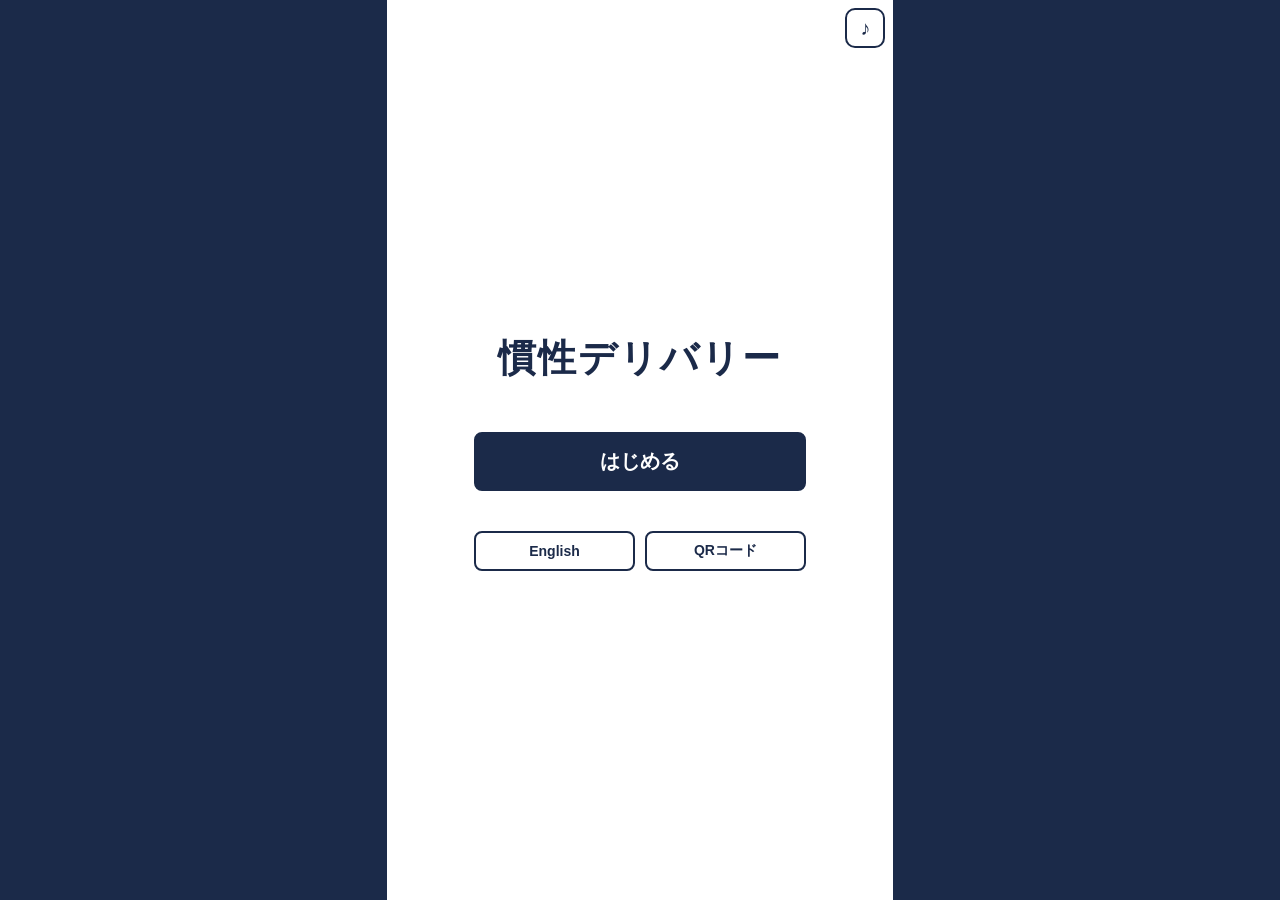
==== index.html @ 15cfdc57 "Add files via upload" ====
<!DOCTYPE html>
<html lang="ja">
<head>
<meta charset="utf-8">
<meta name="viewport" content="width=device-width, initial-scale=1, maximum-scale=1, user-scalable=no, viewport-fit=cover">
<meta name="theme-color" content="#1B2A49">
<title>慣性デリバリー</title>
<link rel="stylesheet" href="style.css?v=0.5.0">
</head>
<body>
<div id="frame">
  <canvas id="game"></canvas>

  <div id="hud">
    <div class="hud-item"><span class="hud-label" id="lbl-speed"></span><span class="hud-value" id="val-speed"></span></div>
    <div class="hud-item"><span class="hud-label" id="lbl-accel"></span><span class="hud-value" id="val-accel"></span></div>
    <div class="hud-item"><span class="hud-label" id="lbl-thrust"></span><span class="hud-value" id="val-thrust"></span></div>
    <div class="hud-item"><span class="hud-label" id="lbl-time"></span><span class="hud-value" id="val-time"></span></div>
    <div class="hud-item"><span class="hud-label" id="lbl-fuel"></span><span class="hud-value" id="val-fuel"></span></div>
    <div class="hud-item"><span class="hud-label" id="lbl-cost"></span><span class="hud-value" id="val-cost"></span></div>
    <div id="remain"></div>
  </div>
  <button id="btn-pause" type="button" aria-label="一時停止">II</button>
  <div id="version"></div>
  <button id="btn-sound" type="button">♪</button>

  <!-- タイトル -->
  <div id="title" class="screen" hidden>
    <div id="title-name"></div>
    <button id="btn-begin" class="btn primary" type="button"></button>
    <div id="title-sub">
      <button id="btn-lang" class="btn" type="button"></button>
      <button id="btn-qr" class="btn" type="button"></button>
    </div>
  </div>

  <!-- QRコード（URLの最後に ?qr=1 を付けると最初に開く） -->
  <div id="qr" class="screen" hidden>
    <div id="qr-name"></div>
    <div id="qr-title"></div>
    <img id="qr-img" src="src/qr.svg?v=0.5.0" alt="QR">
    <div id="qr-url"></div>
    <button id="btn-qr-back" class="btn primary" type="button"></button>
  </div>

  <!-- 機体選択 -->
  <div id="select" class="screen" hidden>
    <div id="select-title" class="heading"></div>
    <div id="select-cards"></div>
    <div id="select-note"></div>
  </div>

  <!-- ステージ選択 -->
  <div id="stages" class="screen" hidden>
    <div id="stages-title" class="heading"></div>
    <div id="stages-wallet"></div>
    <div id="stages-list"></div>
    <button id="btn-stages-back" class="btn" type="button"></button>
  </div>

  <!-- 依頼（冒頭のフック） -->
  <div id="brief" class="screen" hidden>
    <div id="brief-label"></div>
    <div id="brief-name"></div>
    <div id="brief-hook"></div>
    <div id="brief-info">
      <div class="row"><span id="brief-base-l"></span><span class="num" id="brief-base"></span></div>
      <div class="row"><span id="brief-time-l"></span><span class="num" id="brief-time"></span></div>
    </div>
    <button id="btn-depart" class="btn primary" type="button"></button>
    <button id="btn-brief-back" class="btn" type="button"></button>
  </div>

  <!-- 結果（給料と燃料代の天引き） -->
  <div id="result" class="screen" hidden>
    <div id="result-title"></div>
    <div id="result-rows">
      <div class="row" id="row-base"><span></span><span class="num"></span></div>
      <div class="row" id="row-precision"><span></span><span class="num"></span></div>
      <div class="row" id="row-speed"><span></span><span class="num"></span></div>
    </div>
    <div id="pay-box">
      <div id="pay-label"></div>
      <div id="pay-amount"></div>
    </div>
    <div id="slip"><span id="slip-label"></span><span class="num" id="slip-amount"></span></div>
    <div id="stars"></div>
    <div id="wallet"></div>
    <div id="result-buttons">
      <button id="btn-next" class="btn primary" type="button"></button>
      <button id="btn-again" class="btn" type="button"></button>
      <button id="btn-to-stages" class="btn" type="button"></button>
    </div>
    <div id="skip-hint"></div>
  </div>

  <!-- 一時停止・失敗 -->
  <div id="overlay" hidden>
    <div id="overlay-box">
      <div id="overlay-title"></div>
      <div id="overlay-body"></div>
      <div id="overlay-buttons"></div>
    </div>
  </div>
</div>

<script src="src/config.js?v=0.5.0"></script>
<script src="src/texts.js?v=0.5.0"></script>
<script src="src/stages.js?v=0.5.0"></script>
<script src="src/physics.js?v=0.5.0"></script>
<script src="src/input.js?v=0.5.0"></script>
<script src="src/render.js?v=0.5.0"></script>
<script src="src/audio.js?v=0.5.0"></script>
<script src="src/main.js?v=0.5.0"></script>
</body>
</html>
---- style.css ----
/* 慣性デリバリー：画面の配置と2色（白・ネイビー）の配色 */
:root {
  --navy: #1B2A49;
  --white: #FFFFFF;
}
* { box-sizing: border-box; }
html, body {
  margin: 0;
  height: 100%;
  background: var(--navy);
  overflow: hidden;
  overscroll-behavior: none;
  touch-action: none;
  -webkit-user-select: none;
  user-select: none;
  -webkit-touch-callout: none;
  -webkit-tap-highlight-color: transparent;
  font-family: -apple-system, BlinkMacSystemFont, "Hiragino Sans", "Hiragino Kaku Gothic ProN", "Noto Sans JP", "Yu Gothic", Meiryo, sans-serif;
  color: var(--navy);
}
/* 縦長の枠。横長の画面では中央に縦長の枠を出す */
#frame {
  position: relative;
  height: 100vh;
  height: 100dvh;
  width: min(100vw, calc(100vh * 9 / 16));
  width: min(100vw, calc(100dvh * 9 / 16));
  margin: 0 auto;
  background: var(--white);
  overflow: hidden;
}
#game {
  position: absolute;
  inset: 0;
  width: 100%;
  height: 100%;
  display: block;
  touch-action: none;
}
/* 画面上部の数値（SI単位）。横幅いっぱいに使う */
#hud {
  position: absolute;
  top: calc(env(safe-area-inset-top, 0px) + 6px);
  left: calc(env(safe-area-inset-left, 0px) + 8px);
  right: calc(env(safe-area-inset-right, 0px) + 8px);
  display: grid;
  grid-template-columns: repeat(3, 1fr);
  gap: 4px 6px;
  pointer-events: none;
}
.hud-item {
  display: flex;
  flex-direction: column;
  background: rgba(255, 255, 255, 0.85);
  border-left: 2px solid rgba(27, 42, 73, 0.4);
  padding: 2px 0 2px 7px;
  min-width: 0;
}
.hud-label { font-size: 11px; color: rgba(27, 42, 73, 0.6); white-space: nowrap; }
.hud-value {
  font-size: clamp(17px, 5.4vw, 22px);
  line-height: 1.25;
  font-weight: 700;
  white-space: nowrap;
  font-variant-numeric: tabular-nums;
  font-feature-settings: "tnum";
}
#remain {
  grid-column: 1 / -1;
  min-height: 1.5em;
  text-align: center;
  font-size: 13px;
  color: rgba(27, 42, 73, 0.6);
  font-variant-numeric: tabular-nums;
}
/* 一時停止ボタン：操作エリアの右下（親指で押しやすい位置） */
#btn-pause {
  position: absolute;
  bottom: calc(env(safe-area-inset-bottom, 0px) + 12px);
  right: calc(env(safe-area-inset-right, 0px) + 12px);
  width: 52px; height: 52px;
  border: 2px solid var(--navy);
  border-radius: 10px;
  background: var(--white);
  color: var(--navy);
  font-size: 16px; font-weight: 700;
  padding: 0;
}
#version {
  position: absolute;
  bottom: calc(env(safe-area-inset-bottom, 0px) + 6px);
  left: 0; right: 0; text-align: center;
  font-size: 10px;
  color: rgba(27, 42, 73, 0.4);
  pointer-events: none;
}
#overlay {
  position: absolute; inset: 0;
  background: rgba(255, 255, 255, 0.8);
  display: flex; align-items: center; justify-content: center;
}
#overlay[hidden] { display: none; }
#overlay-box {
  width: 78%;
  background: var(--white);
  border: 2px solid var(--navy);
  border-radius: 12px;
  padding: 20px 16px;
  text-align: center;
}
#overlay-title { font-size: 22px; font-weight: 700; margin-bottom: 10px; }
#overlay-body {
  font-size: 15px; line-height: 1.9; margin-bottom: 14px;
  white-space: pre-line;
  font-variant-numeric: tabular-nums;
}

/* ---- 段階2：機体選択と結果の画面 ---- */
.screen {
  position: absolute; inset: 0;
  background: var(--white);
  padding: calc(env(safe-area-inset-top, 0px) + 20px) 16px calc(env(safe-area-inset-bottom, 0px) + 16px);
  display: flex; flex-direction: column;
  overflow: hidden;
}
.screen[hidden] { display: none; }
.num { font-variant-numeric: tabular-nums; font-feature-settings: "tnum"; }

#select-cards { display: grid; grid-template-columns: 1fr 1fr; gap: 10px; }
.card {
  font: inherit; color: var(--navy); text-align: left;
  background: var(--white);
  border: 2px solid var(--navy); border-radius: 12px;
  padding: 12px 10px;
  display: flex; flex-direction: column; gap: 6px;
}
.card-ship { height: 64px; display: flex; align-items: center; justify-content: center; }
.card-ship i { display: block; border: 2px solid var(--navy); }
.card-name { font-size: 20px; font-weight: 700; text-align: center; }
.card-tag { font-size: 12px; text-align: center; color: rgba(27, 42, 73, 0.6); min-height: 2.6em; }
.spec { font-size: 11px; color: rgba(27, 42, 73, 0.6); display: flex; justify-content: space-between; margin-top: 4px; }
.spec b { color: var(--navy); font-size: 13px; }
.bar { height: 6px; background: rgba(27, 42, 73, 0.12); border-radius: 3px; overflow: hidden; }
.bar i { display: block; height: 100%; background: var(--navy); }
.card-go {
  margin-top: 8px; padding: 9px 0; text-align: center;
  background: var(--navy); color: var(--white);
  border-radius: 8px; font-weight: 700; font-size: 15px;
}
#select-note { margin-top: 10px; font-size: 11px; color: rgba(27, 42, 73, 0.6); text-align: center; }

#result { align-items: stretch; justify-content: center; gap: 10px; padding-left: 24px; padding-right: 24px; }
#result-title { font-size: 28px; font-weight: 700; text-align: center; }
#result-rows { display: flex; flex-direction: column; gap: 4px; }
.row, #slip {
  display: flex; justify-content: space-between; align-items: baseline;
  font-size: 16px; padding: 4px 2px;
  border-bottom: 1px solid rgba(27, 42, 73, 0.2);
}
.row .num, #slip .num { font-size: 19px; font-weight: 600; }
#pay-box {
  border: 2px solid var(--navy); border-radius: 12px;
  padding: 10px 12px; text-align: center;
  transition: background 0.3s, color 0.3s;
}
#pay-box.final { background: var(--navy); color: var(--white); }
#pay-label { font-size: 14px; }
#pay-amount { font-size: 44px; font-weight: 700; line-height: 1.2; font-variant-numeric: tabular-nums; font-feature-settings: "tnum"; }
/* 燃料代の伝票：右から画面に入ってくる */
#slip {
  border: 2px dashed var(--navy); border-radius: 8px; padding: 8px 12px;
  transform: translateX(120%); opacity: 0; transition: transform 0.35s ease-out, opacity 0.1s;
}
#slip.in { transform: translateX(0); opacity: 1; }
#stars { text-align: center; font-size: 40px; letter-spacing: 6px; min-height: 52px; }
#stars span { color: rgba(27, 42, 73, 0.15); transition: color 0.15s; }
#stars span.on { color: var(--navy); }
#wallet { text-align: center; font-size: 15px; }
#skip-hint { text-align: center; font-size: 11px; color: rgba(27, 42, 73, 0.4); min-height: 1.4em; }
.hide { visibility: hidden; }

/* ---- 段階3：共通のボタン、タイトル、ステージ選択、依頼 ---- */
.btn {
  display: block; width: 100%;
  font: inherit; font-size: 17px; font-weight: 700;
  padding: 11px; margin-top: 8px;
  border-radius: 8px; border: 2px solid var(--navy);
  background: var(--white); color: var(--navy);
}
.btn.primary { background: var(--navy); color: var(--white); }
.btn[hidden] { display: none; }
.heading { margin: 4px 0 12px; font-size: 17px; font-weight: 700; text-align: center; }

#title { justify-content: center; align-items: center; gap: 40px; }
#title-name { font-size: clamp(28px, 9.5vw, 38px); font-weight: 700; letter-spacing: 2px; text-align: center; }
#title > .btn { width: 70%; font-size: 20px; padding: 14px; }

#stages-wallet { text-align: center; font-size: 14px; margin-bottom: 10px; font-variant-numeric: tabular-nums; }
#stages-list { display: flex; flex-direction: column; gap: 8px; flex: 1; min-height: 0; overflow-y: auto; }
.stage-item {
  font: inherit; color: var(--navy); text-align: left;
  background: var(--white);
  border: 2px solid var(--navy); border-radius: 10px;
  padding: 9px 12px;
  display: grid; grid-template-columns: 30px 1fr auto; align-items: center; column-gap: 8px;
}
.stage-no { font-size: 22px; font-weight: 700; grid-row: span 2; }
.stage-name { font-size: 17px; font-weight: 700; }
.stage-stars { font-size: 17px; letter-spacing: 2px; }
.stage-stars i { font-style: normal; color: rgba(27, 42, 73, 0.15); }
.stage-stars i.on { color: var(--navy); }
.stage-sub { grid-column: 2 / 4; font-size: 12px; color: rgba(27, 42, 73, 0.6); font-variant-numeric: tabular-nums; }
.stage-item.locked { border-color: rgba(27, 42, 73, 0.2); color: rgba(27, 42, 73, 0.4); }

#brief { justify-content: center; padding-left: 24px; padding-right: 24px; gap: 6px; }
#brief-label { font-size: 14px; color: rgba(27, 42, 73, 0.6); text-align: center; }
#brief-name { font-size: 28px; font-weight: 700; text-align: center; }
#brief-hook {
  margin: 14px 0; padding: 14px;
  border: 2px solid var(--navy); border-radius: 12px;
  font-size: 17px; line-height: 1.7;
}
#brief-info { margin-bottom: 14px; }

/* ---- 段階4：音のオン・オフのボタン ---- */
/* プレイ中は操作エリアの左下、それ以外の画面では右上に置く */
#btn-sound {
  position: absolute; z-index: 3;
  top: calc(env(safe-area-inset-top, 0px) + 8px);
  right: calc(env(safe-area-inset-right, 0px) + 8px);
  width: 40px; height: 40px;
  border: 2px solid var(--navy); border-radius: 10px;
  background: var(--white); color: var(--navy);
  font-size: 20px; font-weight: 700; padding: 0; line-height: 1;
  overflow: hidden;
}
body.playing #btn-sound {
  top: auto; right: auto;
  bottom: calc(env(safe-area-inset-bottom, 0px) + 12px);
  left: calc(env(safe-area-inset-left, 0px) + 12px);
  width: 52px; height: 52px; font-size: 24px;
}
/* 音を消しているときは、斜線を引いて薄くする */
#btn-sound.off { color: rgba(27, 42, 73, 0.55); border-color: rgba(27, 42, 73, 0.55); }
#btn-sound.off::after {
  content: ""; position: absolute; left: 50%; top: -10%;
  width: 2px; height: 120%; background: var(--navy);
  transform: rotate(45deg);
}
.card-ship canvas { display: block; }

/* ---- 宇宙の背景に合わせて、上部の数値を白い文字にする ---- */
.hud-item { background: rgba(7, 12, 26, 0.55); border-left-color: rgba(255, 255, 255, 0.5); }
.hud-label { color: rgba(255, 255, 255, 0.7); }
.hud-value { color: #FFFFFF; }
#remain { color: rgba(255, 255, 255, 0.8); }

/* ---- 言語の切り替えとQRコード ---- */
#title-sub { display: flex; gap: 10px; width: 70%; }
#title-sub .btn { font-size: 14px; padding: 9px 4px; margin-top: 0; }
#qr { justify-content: center; align-items: center; gap: 14px; }
#qr-name { font-size: 26px; font-weight: 700; }
#qr-title { font-size: 15px; }
#qr-img { width: min(82%, 46vh); height: auto; border: 2px solid var(--navy); border-radius: 12px; }
#qr-url { font-size: 12px; word-break: break-all; text-align: center; color: rgba(27, 42, 73, 0.6); -webkit-user-select: text; user-select: text; }
#qr .btn { width: 70%; }
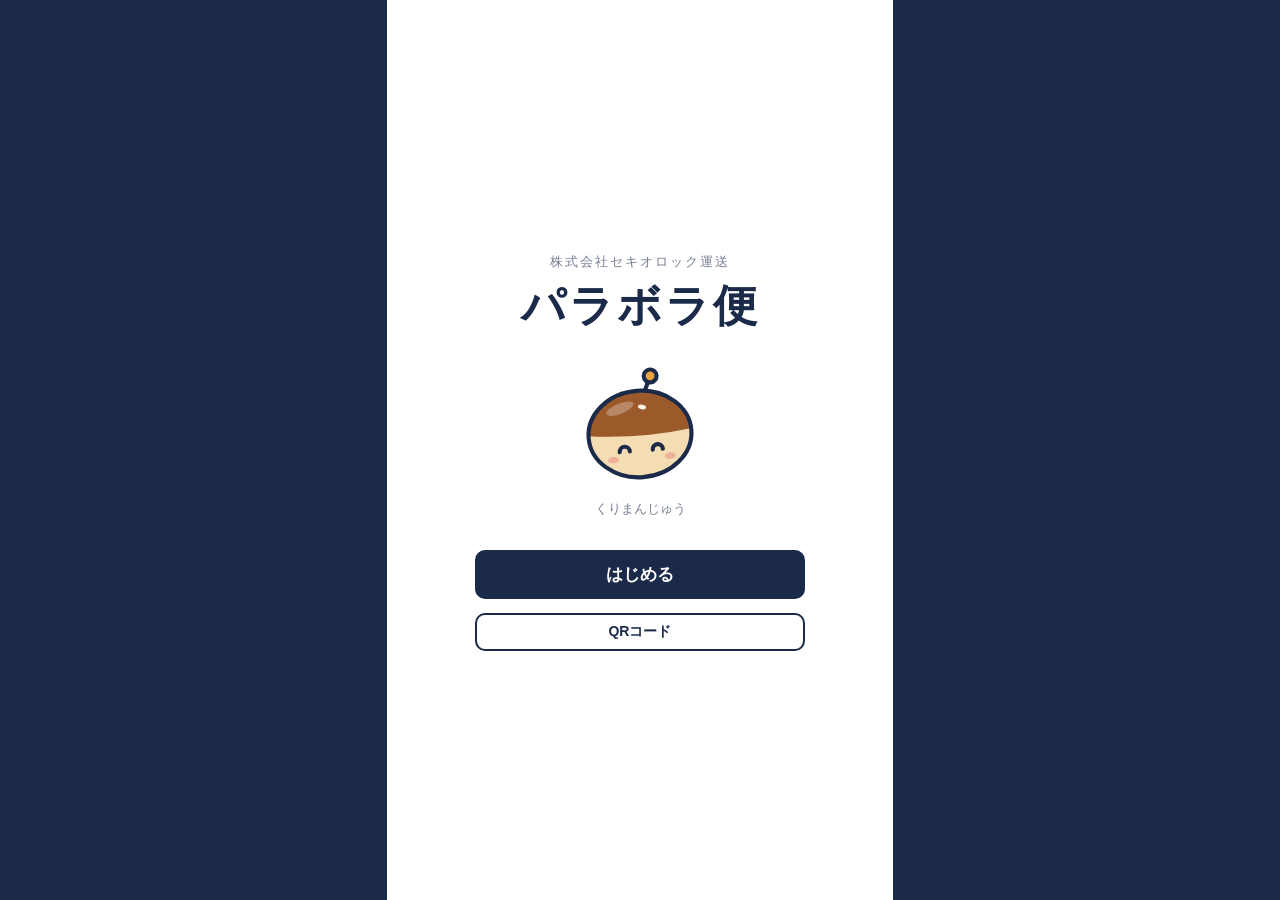
==== commit f6bda700: "Add files via upload" ====
--- a/index.html
+++ b/index.html
@@ -4,50 +4,70 @@
 <meta charset="utf-8">
 <meta name="viewport" content="width=device-width, initial-scale=1, maximum-scale=1, user-scalable=no, viewport-fit=cover">
 <meta name="theme-color" content="#1B2A49">
-<title>慣性デリバリー</title>
-<link rel="stylesheet" href="style.css?v=0.5.0">
+<title>パラボラ便</title>
+<link rel="stylesheet" href="style.css?v=0.3.0">
 </head>
 <body>
 <div id="frame">
   <canvas id="game"></canvas>
 
+  <!-- 上部の数値 -->
   <div id="hud">
-    <div class="hud-item"><span class="hud-label" id="lbl-speed"></span><span class="hud-value" id="val-speed"></span></div>
-    <div class="hud-item"><span class="hud-label" id="lbl-accel"></span><span class="hud-value" id="val-accel"></span></div>
-    <div class="hud-item"><span class="hud-label" id="lbl-thrust"></span><span class="hud-value" id="val-thrust"></span></div>
     <div class="hud-item"><span class="hud-label" id="lbl-time"></span><span class="hud-value" id="val-time"></span></div>
-    <div class="hud-item"><span class="hud-label" id="lbl-fuel"></span><span class="hud-value" id="val-fuel"></span></div>
-    <div class="hud-item"><span class="hud-label" id="lbl-cost"></span><span class="hud-value" id="val-cost"></span></div>
-    <div id="remain"></div>
+    <div class="hud-item"><span class="hud-label" id="lbl-x"></span><span class="hud-value" id="val-x"></span></div>
+    <div class="hud-item"><span class="hud-label" id="lbl-y"></span><span class="hud-value" id="val-y"></span></div>
+    <div class="hud-item"><span class="hud-label" id="lbl-v"></span><span class="hud-value" id="val-v"></span></div>
+    <div id="world-chip"></div>
   </div>
-  <button id="btn-pause" type="button" aria-label="一時停止">II</button>
-  <div id="version"></div>
-  <button id="btn-sound" type="button">♪</button>
+
+  <!-- 操作エリアのボタン -->
+  <div id="panel">
+    <div id="readout">
+      <button id="btn-sound" class="icon" type="button">♪</button>
+      <div id="aim-values"><span class="sym">v₀</span><b id="aim-v"></b><span class="unit">m/s</span><span class="sym">θ</span><b id="aim-t"></b><span class="unit">°</span></div>
+      <div class="icons-right"><button id="btn-shadow" class="icon" type="button"></button><button id="btn-pause" class="icon" type="button">II</button></div>
+    </div>
+    <div id="buttons">
+      <div class="nudge"><span>θ</span><button id="t-minus" type="button">−</button><button id="t-plus" type="button">＋</button></div>
+      <div class="nudge"><span>v₀</span><button id="v-minus" type="button">−</button><button id="v-plus" type="button">＋</button></div>
+      <button id="btn-throw" type="button"></button>
+    </div>
+    <div id="version"></div>
+  </div>
+
+  <!-- 途中停止クイズ（操作エリアの上に重ねる） -->
+  <div id="quiz" hidden>
+    <div id="quiz-head"><b id="quiz-title"></b><span id="quiz-q"></span></div>
+    <div id="quiz-grid"></div>
+    <div id="quiz-feedback"><b id="quiz-result"></b><span id="quiz-explain"></span></div>
+    <button id="quiz-go" class="btn primary" type="button"></button>
+  </div>
+
+  <!-- 数値を入力するシート（見積もり・設計） -->
+  <div id="sheet" hidden>
+    <div id="sheet-head"><b id="sheet-title"></b><span id="sheet-sub"></span></div>
+    <div id="sheet-fields"></div>
+    <div id="sheet-msg"></div>
+    <div id="sheet-buttons"><button id="sheet-back" class="btn" type="button"></button><button id="sheet-throw" class="btn primary" type="button"></button></div>
+  </div>
 
   <!-- タイトル -->
   <div id="title" class="screen" hidden>
+    <div id="title-company"></div>
     <div id="title-name"></div>
+    <canvas id="title-kuri" width="160" height="160"></canvas>
+    <div id="title-mascot"></div>
     <button id="btn-begin" class="btn primary" type="button"></button>
-    <div id="title-sub">
-      <button id="btn-lang" class="btn" type="button"></button>
-      <button id="btn-qr" class="btn" type="button"></button>
-    </div>
+    <button id="btn-qr" class="btn small" type="button"></button>
   </div>
 
   <!-- QRコード（URLの最後に ?qr=1 を付けると最初に開く） -->
   <div id="qr" class="screen" hidden>
     <div id="qr-name"></div>
     <div id="qr-title"></div>
-    <img id="qr-img" src="src/qr.svg?v=0.5.0" alt="QR">
+    <img id="qr-img" src="src/qr.svg?v=0.3.0" alt="QR">
     <div id="qr-url"></div>
     <button id="btn-qr-back" class="btn primary" type="button"></button>
-  </div>
-
-  <!-- 機体選択 -->
-  <div id="select" class="screen" hidden>
-    <div id="select-title" class="heading"></div>
-    <div id="select-cards"></div>
-    <div id="select-note"></div>
   </div>
 
   <!-- ステージ選択 -->
@@ -55,34 +75,37 @@
     <div id="stages-title" class="heading"></div>
     <div id="stages-wallet"></div>
     <div id="stages-list"></div>
-    <button id="btn-stages-back" class="btn" type="button"></button>
   </div>
 
-  <!-- 依頼（冒頭のフック） -->
+  <!-- 依頼 -->
   <div id="brief" class="screen" hidden>
     <div id="brief-label"></div>
     <div id="brief-name"></div>
+    <div id="brief-mode"></div>
     <div id="brief-hook"></div>
     <div id="brief-info">
+      <div class="row"><span id="brief-g-l"></span><span class="num" id="brief-g"></span></div>
       <div class="row"><span id="brief-base-l"></span><span class="num" id="brief-base"></span></div>
-      <div class="row"><span id="brief-time-l"></span><span class="num" id="brief-time"></span></div>
     </div>
+    <div id="brief-desc"></div>
     <button id="btn-depart" class="btn primary" type="button"></button>
     <button id="btn-brief-back" class="btn" type="button"></button>
   </div>
 
-  <!-- 結果（給料と燃料代の天引き） -->
+  <!-- 結果 -->
   <div id="result" class="screen" hidden>
     <div id="result-title"></div>
+    <div id="result-data"></div>
     <div id="result-rows">
       <div class="row" id="row-base"><span></span><span class="num"></span></div>
       <div class="row" id="row-precision"><span></span><span class="num"></span></div>
-      <div class="row" id="row-speed"><span></span><span class="num"></span></div>
+      <div class="row" id="row-predict"><span></span><span class="num"></span></div>
+      <div class="row" id="row-quiz"><span></span><span class="num"></span></div>
+      <div class="row" id="row-estimate"><span></span><span class="num"></span></div>
+      <div class="row" id="row-design"><span></span><span class="num"></span></div>
+      <div class="row" id="row-eff"><span></span><span class="num"></span></div>
     </div>
-    <div id="pay-box">
-      <div id="pay-label"></div>
-      <div id="pay-amount"></div>
-    </div>
+    <div id="pay-box"><div id="pay-label"></div><div id="pay-amount"></div></div>
     <div id="slip"><span id="slip-label"></span><span class="num" id="slip-amount"></span></div>
     <div id="stars"></div>
     <div id="wallet"></div>
@@ -104,13 +127,13 @@
   </div>
 </div>
 
-<script src="src/config.js?v=0.5.0"></script>
-<script src="src/texts.js?v=0.5.0"></script>
-<script src="src/stages.js?v=0.5.0"></script>
-<script src="src/physics.js?v=0.5.0"></script>
-<script src="src/input.js?v=0.5.0"></script>
-<script src="src/render.js?v=0.5.0"></script>
-<script src="src/audio.js?v=0.5.0"></script>
-<script src="src/main.js?v=0.5.0"></script>
+<script src="src/config.js?v=0.3.0"></script>
+<script src="src/texts.js?v=0.3.0"></script>
+<script src="src/stages.js?v=0.3.0"></script>
+<script src="src/physics.js?v=0.3.0"></script>
+<script src="src/input.js?v=0.3.0"></script>
+<script src="src/render.js?v=0.3.0"></script>
+<script src="src/audio.js?v=0.3.0"></script>
+<script src="src/main.js?v=0.3.0"></script>
 </body>
 </html>
--- a/style.css
+++ b/style.css
@@ -1,266 +1,171 @@
-/* 慣性デリバリー：画面の配置と2色（白・ネイビー）の配色 */
-:root {
-  --navy: #1B2A49;
-  --white: #FFFFFF;
-}
+/* パラボラ便：画面の配置と配色（白とネイビー＋星ごとの差し色） */
+:root { --navy: #1B2A49; --white: #FFFFFF; --soft: #F1F3F7; --line: rgba(27, 42, 73, 0.2); }
 * { box-sizing: border-box; }
 html, body {
-  margin: 0;
-  height: 100%;
-  background: var(--navy);
-  overflow: hidden;
-  overscroll-behavior: none;
-  touch-action: none;
-  -webkit-user-select: none;
-  user-select: none;
-  -webkit-touch-callout: none;
-  -webkit-tap-highlight-color: transparent;
+  margin: 0; height: 100%; background: var(--navy); overflow: hidden;
+  overscroll-behavior: none; touch-action: none;
+  -webkit-user-select: none; user-select: none; -webkit-touch-callout: none; -webkit-tap-highlight-color: transparent;
   font-family: -apple-system, BlinkMacSystemFont, "Hiragino Sans", "Hiragino Kaku Gothic ProN", "Noto Sans JP", "Yu Gothic", Meiryo, sans-serif;
   color: var(--navy);
 }
-/* 縦長の枠。横長の画面では中央に縦長の枠を出す */
 #frame {
-  position: relative;
-  height: 100vh;
-  height: 100dvh;
-  width: min(100vw, calc(100vh * 9 / 16));
-  width: min(100vw, calc(100dvh * 9 / 16));
-  margin: 0 auto;
-  background: var(--white);
-  overflow: hidden;
+  position: relative; height: 100vh; height: 100dvh;
+  width: min(100vw, calc(100vh * 9 / 16)); width: min(100vw, calc(100dvh * 9 / 16));
+  margin: 0 auto; background: var(--white); overflow: hidden;
 }
-#game {
-  position: absolute;
-  inset: 0;
-  width: 100%;
-  height: 100%;
-  display: block;
-  touch-action: none;
+#game { position: absolute; inset: 0; width: 100%; height: 100%; display: block; touch-action: none; }
+.num, .hud-value, #aim-values b { font-variant-numeric: tabular-nums; font-feature-settings: "tnum"; }
+
+/* 上部の数値 */
+#hud {
+  position: absolute; top: calc(env(safe-area-inset-top, 0px) + 6px);
+  left: calc(env(safe-area-inset-left, 0px) + 8px); right: calc(env(safe-area-inset-right, 0px) + 8px);
+  display: grid; grid-template-columns: repeat(4, 1fr); gap: 4px 5px; pointer-events: none;
 }
-/* 画面上部の数値（SI単位）。横幅いっぱいに使う */
-#hud {
-  position: absolute;
-  top: calc(env(safe-area-inset-top, 0px) + 6px);
-  left: calc(env(safe-area-inset-left, 0px) + 8px);
-  right: calc(env(safe-area-inset-right, 0px) + 8px);
-  display: grid;
-  grid-template-columns: repeat(3, 1fr);
-  gap: 4px 6px;
-  pointer-events: none;
-}
-.hud-item {
-  display: flex;
-  flex-direction: column;
-  background: rgba(255, 255, 255, 0.85);
-  border-left: 2px solid rgba(27, 42, 73, 0.4);
-  padding: 2px 0 2px 7px;
-  min-width: 0;
-}
-.hud-label { font-size: 11px; color: rgba(27, 42, 73, 0.6); white-space: nowrap; }
-.hud-value {
-  font-size: clamp(17px, 5.4vw, 22px);
-  line-height: 1.25;
-  font-weight: 700;
-  white-space: nowrap;
-  font-variant-numeric: tabular-nums;
-  font-feature-settings: "tnum";
-}
-#remain {
-  grid-column: 1 / -1;
-  min-height: 1.5em;
-  text-align: center;
-  font-size: 13px;
-  color: rgba(27, 42, 73, 0.6);
-  font-variant-numeric: tabular-nums;
-}
-/* 一時停止ボタン：操作エリアの右下（親指で押しやすい位置） */
-#btn-pause {
-  position: absolute;
-  bottom: calc(env(safe-area-inset-bottom, 0px) + 12px);
-  right: calc(env(safe-area-inset-right, 0px) + 12px);
-  width: 52px; height: 52px;
-  border: 2px solid var(--navy);
-  border-radius: 10px;
-  background: var(--white);
-  color: var(--navy);
-  font-size: 16px; font-weight: 700;
-  padding: 0;
-}
-#version {
-  position: absolute;
-  bottom: calc(env(safe-area-inset-bottom, 0px) + 6px);
-  left: 0; right: 0; text-align: center;
-  font-size: 10px;
-  color: rgba(27, 42, 73, 0.4);
-  pointer-events: none;
-}
-#overlay {
-  position: absolute; inset: 0;
-  background: rgba(255, 255, 255, 0.8);
-  display: flex; align-items: center; justify-content: center;
-}
-#overlay[hidden] { display: none; }
-#overlay-box {
-  width: 78%;
-  background: var(--white);
-  border: 2px solid var(--navy);
-  border-radius: 12px;
-  padding: 20px 16px;
-  text-align: center;
-}
-#overlay-title { font-size: 22px; font-weight: 700; margin-bottom: 10px; }
-#overlay-body {
-  font-size: 15px; line-height: 1.9; margin-bottom: 14px;
-  white-space: pre-line;
-  font-variant-numeric: tabular-nums;
-}
+.hud-item { display: flex; flex-direction: column; background: rgba(255, 255, 255, 0.82); border-left: 2px solid rgba(27, 42, 73, 0.4); padding: 2px 0 2px 6px; min-width: 0; }
+.hud-label { font-size: 10px; color: rgba(27, 42, 73, 0.65); white-space: nowrap; }
+.hud-value { font-size: clamp(14px, 4.2vw, 18px); font-weight: 700; white-space: nowrap; }
+#world-chip { grid-column: 1 / -1; justify-self: start; font-size: 12px; font-weight: 700; background: var(--navy); color: var(--white); border-radius: 10px; padding: 2px 10px; }
+body.space .hud-item { background: rgba(7, 12, 26, 0.55); border-left-color: rgba(255, 255, 255, 0.5); }
+body.space .hud-label { color: rgba(255, 255, 255, 0.7); }
+body.space .hud-value { color: var(--white); }
+body.space #world-chip { background: var(--white); color: var(--navy); }
 
-/* ---- 段階2：機体選択と結果の画面 ---- */
-.screen {
-  position: absolute; inset: 0;
-  background: var(--white);
-  padding: calc(env(safe-area-inset-top, 0px) + 20px) 16px calc(env(safe-area-inset-bottom, 0px) + 16px);
-  display: flex; flex-direction: column;
-  overflow: hidden;
-}
+/* 操作エリア */
+#panel { position: absolute; left: 0; right: 0; bottom: 0; top: 60%; pointer-events: none; display: flex; flex-direction: column; justify-content: space-between; padding: 8px 10px calc(env(safe-area-inset-bottom, 0px) + 8px); }
+#panel button { pointer-events: auto; font: inherit; color: var(--navy); background: var(--white); border: 2px solid var(--navy); border-radius: 10px; padding: 0; }
+#readout { display: flex; align-items: center; justify-content: space-between; gap: 8px; }
+#aim-values { display: flex; align-items: baseline; gap: 4px; font-size: 14px; }
+#aim-values b { font-size: 26px; min-width: 2.6em; text-align: right; }
+#aim-values .sym { font-weight: 700; font-style: italic; font-family: "Times New Roman", serif; font-size: 20px; margin-left: 6px; }
+#aim-values .unit { color: rgba(27, 42, 73, 0.6); font-size: 13px; }
+.icons-right { display: flex; gap: 6px; }
+.icon { width: 40px; height: 40px; font-size: 18px !important; font-weight: 700; position: relative; overflow: hidden; }
+.icon.off { opacity: 0.5; }
+.icon.off::after { content: ""; position: absolute; left: 50%; top: -10%; width: 2px; height: 120%; background: var(--navy); transform: rotate(45deg); }
+#buttons { display: flex; align-items: stretch; gap: 8px; }
+.nudge { display: flex; align-items: center; gap: 4px; background: var(--white); border: 1px solid var(--line); border-radius: 10px; padding: 4px; }
+.nudge span { font-family: "Times New Roman", serif; font-style: italic; font-weight: 700; font-size: 16px; width: 22px; text-align: center; }
+.nudge button { width: 40px; height: 44px; font-size: 22px !important; font-weight: 700; }
+#btn-throw { flex: 1; background: var(--navy) !important; color: var(--white) !important; font-size: 19px !important; font-weight: 700; }
+#btn-throw:disabled { opacity: 0.35; }
+#version { position: absolute; left: 0; right: 0; bottom: calc(env(safe-area-inset-bottom, 0px) + 1px); text-align: center; font-size: 9px; color: rgba(27, 42, 73, 0.4); }
+body:not(.playing) #panel, body:not(.playing) #hud { visibility: hidden; }
+
+/* 画面（タイトル・ステージ選択など） */
+.screen { position: absolute; inset: 0; background: var(--white); padding: calc(env(safe-area-inset-top, 0px) + 20px) 18px calc(env(safe-area-inset-bottom, 0px) + 16px); display: flex; flex-direction: column; overflow: hidden; }
 .screen[hidden] { display: none; }
-.num { font-variant-numeric: tabular-nums; font-feature-settings: "tnum"; }
+.btn { display: block; width: 100%; font: inherit; font-size: 17px; font-weight: 700; padding: 11px; margin-top: 8px; border-radius: 10px; border: 2px solid var(--navy); background: var(--white); color: var(--navy); }
+.btn.primary { background: var(--navy); color: var(--white); }
+.btn.small { font-size: 14px; padding: 8px; }
+.btn[hidden] { display: none; }
+.heading { margin: 4px 0 6px; font-size: 17px; font-weight: 700; text-align: center; }
+.row { display: flex; justify-content: space-between; align-items: baseline; font-size: 16px; padding: 4px 2px; border-bottom: 1px solid var(--line); }
+.row .num { font-size: 18px; font-weight: 600; }
 
-#select-cards { display: grid; grid-template-columns: 1fr 1fr; gap: 10px; }
-.card {
-  font: inherit; color: var(--navy); text-align: left;
-  background: var(--white);
-  border: 2px solid var(--navy); border-radius: 12px;
-  padding: 12px 10px;
-  display: flex; flex-direction: column; gap: 6px;
-}
-.card-ship { height: 64px; display: flex; align-items: center; justify-content: center; }
-.card-ship i { display: block; border: 2px solid var(--navy); }
-.card-name { font-size: 20px; font-weight: 700; text-align: center; }
-.card-tag { font-size: 12px; text-align: center; color: rgba(27, 42, 73, 0.6); min-height: 2.6em; }
-.spec { font-size: 11px; color: rgba(27, 42, 73, 0.6); display: flex; justify-content: space-between; margin-top: 4px; }
-.spec b { color: var(--navy); font-size: 13px; }
-.bar { height: 6px; background: rgba(27, 42, 73, 0.12); border-radius: 3px; overflow: hidden; }
-.bar i { display: block; height: 100%; background: var(--navy); }
-.card-go {
-  margin-top: 8px; padding: 9px 0; text-align: center;
-  background: var(--navy); color: var(--white);
-  border-radius: 8px; font-weight: 700; font-size: 15px;
-}
-#select-note { margin-top: 10px; font-size: 11px; color: rgba(27, 42, 73, 0.6); text-align: center; }
+#title { justify-content: center; align-items: center; gap: 6px; }
+#title-company { font-size: 13px; letter-spacing: 2px; color: rgba(27, 42, 73, 0.6); }
+#title-name { font-size: clamp(34px, 11vw, 44px); font-weight: 800; letter-spacing: 3px; }
+#title-kuri { width: 140px; height: 140px; margin: 12px 0 0; }
+#title-mascot { font-size: 13px; color: rgba(27, 42, 73, 0.6); margin-bottom: 18px; }
+#title .btn { width: 70%; }
 
-#result { align-items: stretch; justify-content: center; gap: 10px; padding-left: 24px; padding-right: 24px; }
-#result-title { font-size: 28px; font-weight: 700; text-align: center; }
-#result-rows { display: flex; flex-direction: column; gap: 4px; }
-.row, #slip {
-  display: flex; justify-content: space-between; align-items: baseline;
-  font-size: 16px; padding: 4px 2px;
-  border-bottom: 1px solid rgba(27, 42, 73, 0.2);
-}
-.row .num, #slip .num { font-size: 19px; font-weight: 600; }
-#pay-box {
-  border: 2px solid var(--navy); border-radius: 12px;
-  padding: 10px 12px; text-align: center;
-  transition: background 0.3s, color 0.3s;
-}
-#pay-box.final { background: var(--navy); color: var(--white); }
-#pay-label { font-size: 14px; }
-#pay-amount { font-size: 44px; font-weight: 700; line-height: 1.2; font-variant-numeric: tabular-nums; font-feature-settings: "tnum"; }
-/* 燃料代の伝票：右から画面に入ってくる */
-#slip {
-  border: 2px dashed var(--navy); border-radius: 8px; padding: 8px 12px;
-  transform: translateX(120%); opacity: 0; transition: transform 0.35s ease-out, opacity 0.1s;
-}
-#slip.in { transform: translateX(0); opacity: 1; }
-#stars { text-align: center; font-size: 40px; letter-spacing: 6px; min-height: 52px; }
-#stars span { color: rgba(27, 42, 73, 0.15); transition: color 0.15s; }
-#stars span.on { color: var(--navy); }
-#wallet { text-align: center; font-size: 15px; }
-#skip-hint { text-align: center; font-size: 11px; color: rgba(27, 42, 73, 0.4); min-height: 1.4em; }
-.hide { visibility: hidden; }
-
-/* ---- 段階3：共通のボタン、タイトル、ステージ選択、依頼 ---- */
-.btn {
-  display: block; width: 100%;
-  font: inherit; font-size: 17px; font-weight: 700;
-  padding: 11px; margin-top: 8px;
-  border-radius: 8px; border: 2px solid var(--navy);
-  background: var(--white); color: var(--navy);
-}
-.btn.primary { background: var(--navy); color: var(--white); }
-.btn[hidden] { display: none; }
-.heading { margin: 4px 0 12px; font-size: 17px; font-weight: 700; text-align: center; }
-
-#title { justify-content: center; align-items: center; gap: 40px; }
-#title-name { font-size: clamp(28px, 9.5vw, 38px); font-weight: 700; letter-spacing: 2px; text-align: center; }
-#title > .btn { width: 70%; font-size: 20px; padding: 14px; }
-
-#stages-wallet { text-align: center; font-size: 14px; margin-bottom: 10px; font-variant-numeric: tabular-nums; }
-#stages-list { display: flex; flex-direction: column; gap: 8px; flex: 1; min-height: 0; overflow-y: auto; }
-.stage-item {
-  font: inherit; color: var(--navy); text-align: left;
-  background: var(--white);
-  border: 2px solid var(--navy); border-radius: 10px;
-  padding: 9px 12px;
-  display: grid; grid-template-columns: 30px 1fr auto; align-items: center; column-gap: 8px;
-}
-.stage-no { font-size: 22px; font-weight: 700; grid-row: span 2; }
-.stage-name { font-size: 17px; font-weight: 700; }
-.stage-stars { font-size: 17px; letter-spacing: 2px; }
-.stage-stars i { font-style: normal; color: rgba(27, 42, 73, 0.15); }
-.stage-stars i.on { color: var(--navy); }
-.stage-sub { grid-column: 2 / 4; font-size: 12px; color: rgba(27, 42, 73, 0.6); font-variant-numeric: tabular-nums; }
-.stage-item.locked { border-color: rgba(27, 42, 73, 0.2); color: rgba(27, 42, 73, 0.4); }
-
-#brief { justify-content: center; padding-left: 24px; padding-right: 24px; gap: 6px; }
-#brief-label { font-size: 14px; color: rgba(27, 42, 73, 0.6); text-align: center; }
-#brief-name { font-size: 28px; font-weight: 700; text-align: center; }
-#brief-hook {
-  margin: 14px 0; padding: 14px;
-  border: 2px solid var(--navy); border-radius: 12px;
-  font-size: 17px; line-height: 1.7;
-}
-#brief-info { margin-bottom: 14px; }
-
-/* ---- 段階4：音のオン・オフのボタン ---- */
-/* プレイ中は操作エリアの左下、それ以外の画面では右上に置く */
-#btn-sound {
-  position: absolute; z-index: 3;
-  top: calc(env(safe-area-inset-top, 0px) + 8px);
-  right: calc(env(safe-area-inset-right, 0px) + 8px);
-  width: 40px; height: 40px;
-  border: 2px solid var(--navy); border-radius: 10px;
-  background: var(--white); color: var(--navy);
-  font-size: 20px; font-weight: 700; padding: 0; line-height: 1;
-  overflow: hidden;
-}
-body.playing #btn-sound {
-  top: auto; right: auto;
-  bottom: calc(env(safe-area-inset-bottom, 0px) + 12px);
-  left: calc(env(safe-area-inset-left, 0px) + 12px);
-  width: 52px; height: 52px; font-size: 24px;
-}
-/* 音を消しているときは、斜線を引いて薄くする */
-#btn-sound.off { color: rgba(27, 42, 73, 0.55); border-color: rgba(27, 42, 73, 0.55); }
-#btn-sound.off::after {
-  content: ""; position: absolute; left: 50%; top: -10%;
-  width: 2px; height: 120%; background: var(--navy);
-  transform: rotate(45deg);
-}
-.card-ship canvas { display: block; }
-
-/* ---- 宇宙の背景に合わせて、上部の数値を白い文字にする ---- */
-.hud-item { background: rgba(7, 12, 26, 0.55); border-left-color: rgba(255, 255, 255, 0.5); }
-.hud-label { color: rgba(255, 255, 255, 0.7); }
-.hud-value { color: #FFFFFF; }
-#remain { color: rgba(255, 255, 255, 0.8); }
-
-/* ---- 言語の切り替えとQRコード ---- */
-#title-sub { display: flex; gap: 10px; width: 70%; }
-#title-sub .btn { font-size: 14px; padding: 9px 4px; margin-top: 0; }
 #qr { justify-content: center; align-items: center; gap: 14px; }
 #qr-name { font-size: 26px; font-weight: 700; }
 #qr-title { font-size: 15px; }
 #qr-img { width: min(82%, 46vh); height: auto; border: 2px solid var(--navy); border-radius: 12px; }
-#qr-url { font-size: 12px; word-break: break-all; text-align: center; color: rgba(27, 42, 73, 0.6); -webkit-user-select: text; user-select: text; }
+#qr-url { font-size: 12px; word-break: break-all; text-align: center; color: rgba(27, 42, 73, 0.6); }
 #qr .btn { width: 70%; }
+
+#stages-wallet { text-align: center; font-size: 13px; margin-bottom: 10px; color: rgba(27, 42, 73, 0.7); }
+#stages-list { flex: 1; min-height: 0; overflow-y: auto; touch-action: pan-y; display: flex; flex-direction: column; gap: 8px; }
+.world-head { font-size: 13px; font-weight: 700; margin: 6px 2px 0; color: rgba(27, 42, 73, 0.6); }
+.stage-card { border: 2px solid var(--navy); border-radius: 12px; padding: 8px 10px; }
+.stage-card .name { font-size: 16px; font-weight: 700; margin-bottom: 6px; }
+.stage-card .modes { display: grid; grid-template-columns: 1fr 1fr; gap: 6px; }
+.mode-btn { font: inherit; text-align: left; border: 1.5px solid var(--navy); border-radius: 9px; background: var(--white); color: var(--navy); padding: 6px 8px; }
+.mode-btn b { display: block; font-size: 14px; }
+.mode-btn .stars { font-size: 13px; letter-spacing: 1px; }
+.mode-btn .stars i { font-style: normal; color: rgba(27, 42, 73, 0.15); }
+.mode-btn .stars i.on { color: var(--navy); }
+.mode-btn .sub { font-size: 11px; color: rgba(27, 42, 73, 0.6); }
+.mode-btn:disabled { border-color: rgba(27, 42, 73, 0.2); color: rgba(27, 42, 73, 0.35); }
+
+#brief { justify-content: center; padding-left: 24px; padding-right: 24px; gap: 4px; }
+#brief-label, #brief-mode { font-size: 13px; color: rgba(27, 42, 73, 0.6); text-align: center; }
+#brief-name { font-size: 26px; font-weight: 700; text-align: center; }
+#brief-hook { margin: 12px 0; padding: 14px; border: 2px solid var(--navy); border-radius: 12px; font-size: 16px; line-height: 1.7; }
+#brief-desc { font-size: 13px; line-height: 1.6; margin: 10px 0 4px; color: rgba(27, 42, 73, 0.75); }
+
+#result { justify-content: flex-start; gap: 7px; padding-left: 22px; padding-right: 22px; overflow-y: auto; touch-action: pan-y; }
+#result > :first-child { margin-top: auto; }
+#result > :last-child { margin-bottom: auto; }
+#result-title { font-size: 26px; font-weight: 700; text-align: center; }
+#result-data { font-size: 11px; text-align: center; color: rgba(27, 42, 73, 0.7); font-variant-numeric: tabular-nums; }
+#result-rows { display: flex; flex-direction: column; gap: 2px; }
+#pay-box { border: 2px solid var(--navy); border-radius: 12px; padding: 8px 12px; text-align: center; transition: background 0.3s, color 0.3s; }
+#pay-box.final { background: var(--navy); color: var(--white); }
+#pay-label { font-size: 13px; }
+#pay-amount { font-size: 36px; font-weight: 700; line-height: 1.2; font-variant-numeric: tabular-nums; }
+#slip { display: flex; justify-content: space-between; align-items: baseline; border: 2px dashed var(--navy); border-radius: 8px; padding: 7px 12px; transform: translateX(120%); opacity: 0; transition: transform 0.35s ease-out, opacity 0.1s; }
+#slip.in { transform: translateX(0); opacity: 1; }
+#slip .num { font-size: 18px; font-weight: 600; }
+#stars { text-align: center; font-size: 32px; letter-spacing: 6px; min-height: 40px; }
+#stars span { color: rgba(27, 42, 73, 0.15); transition: color 0.15s; }
+#stars span.on { color: var(--navy); }
+#wallet { text-align: center; font-size: 14px; }
+#skip-hint { text-align: center; font-size: 11px; color: rgba(27, 42, 73, 0.4); min-height: 1.4em; }
+.hide { visibility: hidden; }
+
+/* 一時停止・失敗：ステージを覆わず、操作エリアの上だけに出す */
+#overlay { position: absolute; left: 0; right: 0; bottom: 0; top: 60%; background: var(--white); border-top: 2px solid var(--navy); z-index: 2;
+  padding: 10px 14px calc(env(safe-area-inset-bottom, 0px) + 10px); display: flex; flex-direction: column; justify-content: center; }
+#overlay[hidden] { display: none; }
+#overlay-box { width: 100%; text-align: center; }
+#overlay-title { font-size: 19px; font-weight: 700; margin-bottom: 4px; }
+#overlay-body { font-size: 13px; line-height: 1.7; margin-bottom: 4px; white-space: pre-line; font-variant-numeric: tabular-nums; }
+#overlay-body:empty { display: none; }
+#overlay-buttons { display: flex; gap: 8px; }
+#overlay-buttons .btn { margin-top: 6px; font-size: 15px; padding: 10px 6px; }
+
+/* 影の切り替え：オンのときは塗りつぶし */
+#btn-shadow { font-size: 14px !important; }
+#btn-shadow.on { background: var(--navy) !important; color: var(--white) !important; }
+
+/* 途中停止クイズ */
+#quiz { position: absolute; left: 0; right: 0; bottom: 0; top: 60%; background: var(--white); border-top: 2px solid var(--navy);
+  padding: 8px 14px calc(env(safe-area-inset-bottom, 0px) + 8px); display: flex; flex-direction: column; gap: 6px; z-index: 1; }
+#quiz[hidden] { display: none; }
+#quiz-head { display: flex; align-items: baseline; gap: 10px; }
+#quiz-title { font-size: 18px; letter-spacing: 1px; }
+#quiz-q { font-size: 16px; font-weight: 700; }
+#quiz-grid { display: grid; grid-template-columns: repeat(3, 1fr); gap: 6px; flex: 1; min-height: 0; }
+#quiz-grid.opts { grid-template-columns: 1fr; }
+#quiz-grid button { font: inherit; font-size: 24px; font-weight: 700; color: var(--navy); background: var(--white); border: 2px solid var(--navy); border-radius: 10px; padding: 0; }
+#quiz-grid.opts button { font-size: 18px; }
+#quiz-grid button.right { background: var(--navy); color: var(--white); }
+#quiz-grid button.wrong { border-style: dashed; color: rgba(27, 42, 73, 0.4); }
+#quiz-grid button:disabled { cursor: default; }
+#quiz-feedback { font-size: 13px; line-height: 1.5; min-height: 0; }
+#quiz-feedback b { margin-right: 6px; font-size: 15px; }
+#quiz .btn { margin-top: 0; padding: 9px; }
+#quiz-go[hidden] { display: none; }
+
+/* 数値を入力するシート（見積もり・設計）：操作エリアの上に重ねる */
+#sheet { position: absolute; left: 0; right: 0; bottom: 0; top: 60%; background: var(--white); border-top: 2px solid var(--navy); z-index: 1;
+  padding: 8px 14px calc(env(safe-area-inset-bottom, 0px) + 8px); display: flex; flex-direction: column; gap: 5px; }
+#sheet[hidden] { display: none; }
+#sheet-head { display: flex; flex-direction: column; }
+#sheet-title { font-size: 16px; }
+#sheet-sub { font-size: 12px; color: rgba(27, 42, 73, 0.75); font-variant-numeric: tabular-nums; }
+#sheet-fields { display: flex; flex-direction: column; gap: 5px; flex: 1; min-height: 0; justify-content: center; }
+.field { display: flex; align-items: center; gap: 8px; }
+.field .fl { flex: 1; font-size: 14px; font-weight: 600; }
+.field input { width: 6.5em; font: inherit; font-size: 20px; font-weight: 700; text-align: right; padding: 5px 8px;
+  border: 2px solid var(--navy); border-radius: 8px; color: var(--navy); background: var(--white);
+  -webkit-user-select: text; user-select: text; font-variant-numeric: tabular-nums; }
+.field .fu { width: 2.2em; font-size: 14px; color: rgba(27, 42, 73, 0.7); }
+#sheet-msg { font-size: 12px; min-height: 1.2em; color: rgba(27, 42, 73, 0.8); }
+#sheet-buttons { display: flex; gap: 8px; }
+#sheet-buttons .btn { margin-top: 0; padding: 10px 6px; font-size: 16px; }
+#result-data { line-height: 1.6; }
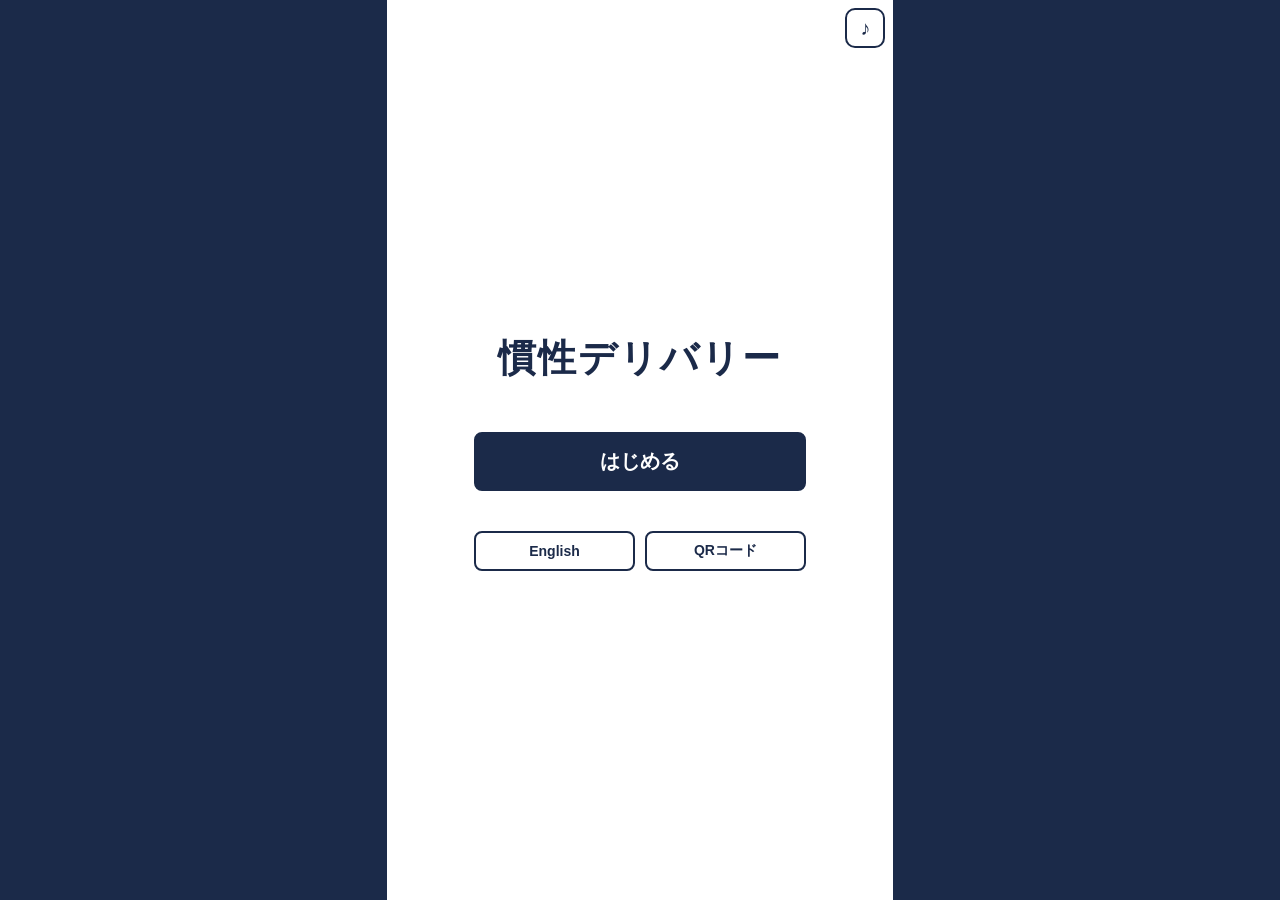
==== commit 97194481: "Add files via upload" ====
--- a/index.html
+++ b/index.html
@@ -4,70 +4,50 @@
 <meta charset="utf-8">
 <meta name="viewport" content="width=device-width, initial-scale=1, maximum-scale=1, user-scalable=no, viewport-fit=cover">
 <meta name="theme-color" content="#1B2A49">
-<title>パラボラ便</title>
-<link rel="stylesheet" href="style.css?v=0.3.0">
+<title>慣性デリバリー</title>
+<link rel="stylesheet" href="style.css?v=0.6.0">
 </head>
 <body>
 <div id="frame">
   <canvas id="game"></canvas>
 
-  <!-- 上部の数値 -->
   <div id="hud">
+    <div class="hud-item"><span class="hud-label" id="lbl-speed"></span><span class="hud-value" id="val-speed"></span></div>
+    <div class="hud-item"><span class="hud-label" id="lbl-accel"></span><span class="hud-value" id="val-accel"></span></div>
+    <div class="hud-item"><span class="hud-label" id="lbl-thrust"></span><span class="hud-value" id="val-thrust"></span></div>
     <div class="hud-item"><span class="hud-label" id="lbl-time"></span><span class="hud-value" id="val-time"></span></div>
-    <div class="hud-item"><span class="hud-label" id="lbl-x"></span><span class="hud-value" id="val-x"></span></div>
-    <div class="hud-item"><span class="hud-label" id="lbl-y"></span><span class="hud-value" id="val-y"></span></div>
-    <div class="hud-item"><span class="hud-label" id="lbl-v"></span><span class="hud-value" id="val-v"></span></div>
-    <div id="world-chip"></div>
+    <div class="hud-item"><span class="hud-label" id="lbl-fuel"></span><span class="hud-value" id="val-fuel"></span></div>
+    <div class="hud-item"><span class="hud-label" id="lbl-cost"></span><span class="hud-value" id="val-cost"></span></div>
+    <div id="remain"></div>
   </div>
-
-  <!-- 操作エリアのボタン -->
-  <div id="panel">
-    <div id="readout">
-      <button id="btn-sound" class="icon" type="button">♪</button>
-      <div id="aim-values"><span class="sym">v₀</span><b id="aim-v"></b><span class="unit">m/s</span><span class="sym">θ</span><b id="aim-t"></b><span class="unit">°</span></div>
-      <div class="icons-right"><button id="btn-shadow" class="icon" type="button"></button><button id="btn-pause" class="icon" type="button">II</button></div>
-    </div>
-    <div id="buttons">
-      <div class="nudge"><span>θ</span><button id="t-minus" type="button">−</button><button id="t-plus" type="button">＋</button></div>
-      <div class="nudge"><span>v₀</span><button id="v-minus" type="button">−</button><button id="v-plus" type="button">＋</button></div>
-      <button id="btn-throw" type="button"></button>
-    </div>
-    <div id="version"></div>
-  </div>
-
-  <!-- 途中停止クイズ（操作エリアの上に重ねる） -->
-  <div id="quiz" hidden>
-    <div id="quiz-head"><b id="quiz-title"></b><span id="quiz-q"></span></div>
-    <div id="quiz-grid"></div>
-    <div id="quiz-feedback"><b id="quiz-result"></b><span id="quiz-explain"></span></div>
-    <button id="quiz-go" class="btn primary" type="button"></button>
-  </div>
-
-  <!-- 数値を入力するシート（見積もり・設計） -->
-  <div id="sheet" hidden>
-    <div id="sheet-head"><b id="sheet-title"></b><span id="sheet-sub"></span></div>
-    <div id="sheet-fields"></div>
-    <div id="sheet-msg"></div>
-    <div id="sheet-buttons"><button id="sheet-back" class="btn" type="button"></button><button id="sheet-throw" class="btn primary" type="button"></button></div>
-  </div>
+  <button id="btn-pause" type="button" aria-label="一時停止">II</button>
+  <div id="version"></div>
+  <button id="btn-sound" type="button">♪</button>
 
   <!-- タイトル -->
   <div id="title" class="screen" hidden>
-    <div id="title-company"></div>
     <div id="title-name"></div>
-    <canvas id="title-kuri" width="160" height="160"></canvas>
-    <div id="title-mascot"></div>
     <button id="btn-begin" class="btn primary" type="button"></button>
-    <button id="btn-qr" class="btn small" type="button"></button>
+    <div id="title-sub">
+      <button id="btn-lang" class="btn" type="button"></button>
+      <button id="btn-qr" class="btn" type="button"></button>
+    </div>
   </div>
 
   <!-- QRコード（URLの最後に ?qr=1 を付けると最初に開く） -->
   <div id="qr" class="screen" hidden>
     <div id="qr-name"></div>
     <div id="qr-title"></div>
-    <img id="qr-img" src="src/qr.svg?v=0.3.0" alt="QR">
+    <img id="qr-img" src="src/qr.svg?v=0.6.0" alt="QR">
     <div id="qr-url"></div>
     <button id="btn-qr-back" class="btn primary" type="button"></button>
+  </div>
+
+  <!-- 機体選択 -->
+  <div id="select" class="screen" hidden>
+    <div id="select-title" class="heading"></div>
+    <div id="select-cards"></div>
+    <div id="select-note"></div>
   </div>
 
   <!-- ステージ選択 -->
@@ -75,37 +55,34 @@
     <div id="stages-title" class="heading"></div>
     <div id="stages-wallet"></div>
     <div id="stages-list"></div>
+    <button id="btn-stages-back" class="btn" type="button"></button>
   </div>
 
-  <!-- 依頼 -->
+  <!-- 依頼（冒頭のフック） -->
   <div id="brief" class="screen" hidden>
     <div id="brief-label"></div>
     <div id="brief-name"></div>
-    <div id="brief-mode"></div>
     <div id="brief-hook"></div>
     <div id="brief-info">
-      <div class="row"><span id="brief-g-l"></span><span class="num" id="brief-g"></span></div>
       <div class="row"><span id="brief-base-l"></span><span class="num" id="brief-base"></span></div>
+      <div class="row"><span id="brief-time-l"></span><span class="num" id="brief-time"></span></div>
     </div>
-    <div id="brief-desc"></div>
     <button id="btn-depart" class="btn primary" type="button"></button>
     <button id="btn-brief-back" class="btn" type="button"></button>
   </div>
 
-  <!-- 結果 -->
+  <!-- 結果（給料と燃料代の天引き） -->
   <div id="result" class="screen" hidden>
     <div id="result-title"></div>
-    <div id="result-data"></div>
     <div id="result-rows">
       <div class="row" id="row-base"><span></span><span class="num"></span></div>
       <div class="row" id="row-precision"><span></span><span class="num"></span></div>
-      <div class="row" id="row-predict"><span></span><span class="num"></span></div>
-      <div class="row" id="row-quiz"><span></span><span class="num"></span></div>
-      <div class="row" id="row-estimate"><span></span><span class="num"></span></div>
-      <div class="row" id="row-design"><span></span><span class="num"></span></div>
-      <div class="row" id="row-eff"><span></span><span class="num"></span></div>
+      <div class="row" id="row-speed"><span></span><span class="num"></span></div>
     </div>
-    <div id="pay-box"><div id="pay-label"></div><div id="pay-amount"></div></div>
+    <div id="pay-box">
+      <div id="pay-label"></div>
+      <div id="pay-amount"></div>
+    </div>
     <div id="slip"><span id="slip-label"></span><span class="num" id="slip-amount"></span></div>
     <div id="stars"></div>
     <div id="wallet"></div>
@@ -127,13 +104,13 @@
   </div>
 </div>
 
-<script src="src/config.js?v=0.3.0"></script>
-<script src="src/texts.js?v=0.3.0"></script>
-<script src="src/stages.js?v=0.3.0"></script>
-<script src="src/physics.js?v=0.3.0"></script>
-<script src="src/input.js?v=0.3.0"></script>
-<script src="src/render.js?v=0.3.0"></script>
-<script src="src/audio.js?v=0.3.0"></script>
-<script src="src/main.js?v=0.3.0"></script>
+<script src="src/config.js?v=0.6.0"></script>
+<script src="src/texts.js?v=0.6.0"></script>
+<script src="src/stages.js?v=0.6.0"></script>
+<script src="src/physics.js?v=0.6.0"></script>
+<script src="src/input.js?v=0.6.0"></script>
+<script src="src/render.js?v=0.6.0"></script>
+<script src="src/audio.js?v=0.6.0"></script>
+<script src="src/main.js?v=0.6.0"></script>
 </body>
 </html>
--- a/style.css
+++ b/style.css
@@ -1,171 +1,266 @@
-/* パラボラ便：画面の配置と配色（白とネイビー＋星ごとの差し色） */
-:root { --navy: #1B2A49; --white: #FFFFFF; --soft: #F1F3F7; --line: rgba(27, 42, 73, 0.2); }
+/* 慣性デリバリー：画面の配置と2色（白・ネイビー）の配色 */
+:root {
+  --navy: #1B2A49;
+  --white: #FFFFFF;
+}
 * { box-sizing: border-box; }
 html, body {
-  margin: 0; height: 100%; background: var(--navy); overflow: hidden;
-  overscroll-behavior: none; touch-action: none;
-  -webkit-user-select: none; user-select: none; -webkit-touch-callout: none; -webkit-tap-highlight-color: transparent;
+  margin: 0;
+  height: 100%;
+  background: var(--navy);
+  overflow: hidden;
+  overscroll-behavior: none;
+  touch-action: none;
+  -webkit-user-select: none;
+  user-select: none;
+  -webkit-touch-callout: none;
+  -webkit-tap-highlight-color: transparent;
   font-family: -apple-system, BlinkMacSystemFont, "Hiragino Sans", "Hiragino Kaku Gothic ProN", "Noto Sans JP", "Yu Gothic", Meiryo, sans-serif;
   color: var(--navy);
 }
+/* 縦長の枠。横長の画面では中央に縦長の枠を出す */
 #frame {
-  position: relative; height: 100vh; height: 100dvh;
-  width: min(100vw, calc(100vh * 9 / 16)); width: min(100vw, calc(100dvh * 9 / 16));
-  margin: 0 auto; background: var(--white); overflow: hidden;
-}
-#game { position: absolute; inset: 0; width: 100%; height: 100%; display: block; touch-action: none; }
-.num, .hud-value, #aim-values b { font-variant-numeric: tabular-nums; font-feature-settings: "tnum"; }
-
-/* 上部の数値 */
+  position: relative;
+  height: 100vh;
+  height: 100dvh;
+  width: min(100vw, calc(100vh * 9 / 16));
+  width: min(100vw, calc(100dvh * 9 / 16));
+  margin: 0 auto;
+  background: var(--white);
+  overflow: hidden;
+}
+#game {
+  position: absolute;
+  inset: 0;
+  width: 100%;
+  height: 100%;
+  display: block;
+  touch-action: none;
+}
+/* 画面上部の数値（SI単位）。横幅いっぱいに使う */
 #hud {
-  position: absolute; top: calc(env(safe-area-inset-top, 0px) + 6px);
-  left: calc(env(safe-area-inset-left, 0px) + 8px); right: calc(env(safe-area-inset-right, 0px) + 8px);
-  display: grid; grid-template-columns: repeat(4, 1fr); gap: 4px 5px; pointer-events: none;
-}
-.hud-item { display: flex; flex-direction: column; background: rgba(255, 255, 255, 0.82); border-left: 2px solid rgba(27, 42, 73, 0.4); padding: 2px 0 2px 6px; min-width: 0; }
-.hud-label { font-size: 10px; color: rgba(27, 42, 73, 0.65); white-space: nowrap; }
-.hud-value { font-size: clamp(14px, 4.2vw, 18px); font-weight: 700; white-space: nowrap; }
-#world-chip { grid-column: 1 / -1; justify-self: start; font-size: 12px; font-weight: 700; background: var(--navy); color: var(--white); border-radius: 10px; padding: 2px 10px; }
-body.space .hud-item { background: rgba(7, 12, 26, 0.55); border-left-color: rgba(255, 255, 255, 0.5); }
-body.space .hud-label { color: rgba(255, 255, 255, 0.7); }
-body.space .hud-value { color: var(--white); }
-body.space #world-chip { background: var(--white); color: var(--navy); }
-
-/* 操作エリア */
-#panel { position: absolute; left: 0; right: 0; bottom: 0; top: 60%; pointer-events: none; display: flex; flex-direction: column; justify-content: space-between; padding: 8px 10px calc(env(safe-area-inset-bottom, 0px) + 8px); }
-#panel button { pointer-events: auto; font: inherit; color: var(--navy); background: var(--white); border: 2px solid var(--navy); border-radius: 10px; padding: 0; }
-#readout { display: flex; align-items: center; justify-content: space-between; gap: 8px; }
-#aim-values { display: flex; align-items: baseline; gap: 4px; font-size: 14px; }
-#aim-values b { font-size: 26px; min-width: 2.6em; text-align: right; }
-#aim-values .sym { font-weight: 700; font-style: italic; font-family: "Times New Roman", serif; font-size: 20px; margin-left: 6px; }
-#aim-values .unit { color: rgba(27, 42, 73, 0.6); font-size: 13px; }
-.icons-right { display: flex; gap: 6px; }
-.icon { width: 40px; height: 40px; font-size: 18px !important; font-weight: 700; position: relative; overflow: hidden; }
-.icon.off { opacity: 0.5; }
-.icon.off::after { content: ""; position: absolute; left: 50%; top: -10%; width: 2px; height: 120%; background: var(--navy); transform: rotate(45deg); }
-#buttons { display: flex; align-items: stretch; gap: 8px; }
-.nudge { display: flex; align-items: center; gap: 4px; background: var(--white); border: 1px solid var(--line); border-radius: 10px; padding: 4px; }
-.nudge span { font-family: "Times New Roman", serif; font-style: italic; font-weight: 700; font-size: 16px; width: 22px; text-align: center; }
-.nudge button { width: 40px; height: 44px; font-size: 22px !important; font-weight: 700; }
-#btn-throw { flex: 1; background: var(--navy) !important; color: var(--white) !important; font-size: 19px !important; font-weight: 700; }
-#btn-throw:disabled { opacity: 0.35; }
-#version { position: absolute; left: 0; right: 0; bottom: calc(env(safe-area-inset-bottom, 0px) + 1px); text-align: center; font-size: 9px; color: rgba(27, 42, 73, 0.4); }
-body:not(.playing) #panel, body:not(.playing) #hud { visibility: hidden; }
-
-/* 画面（タイトル・ステージ選択など） */
-.screen { position: absolute; inset: 0; background: var(--white); padding: calc(env(safe-area-inset-top, 0px) + 20px) 18px calc(env(safe-area-inset-bottom, 0px) + 16px); display: flex; flex-direction: column; overflow: hidden; }
+  position: absolute;
+  top: calc(env(safe-area-inset-top, 0px) + 6px);
+  left: calc(env(safe-area-inset-left, 0px) + 8px);
+  right: calc(env(safe-area-inset-right, 0px) + 8px);
+  display: grid;
+  grid-template-columns: repeat(3, 1fr);
+  gap: 4px 6px;
+  pointer-events: none;
+}
+.hud-item {
+  display: flex;
+  flex-direction: column;
+  background: rgba(255, 255, 255, 0.85);
+  border-left: 2px solid rgba(27, 42, 73, 0.4);
+  padding: 2px 0 2px 7px;
+  min-width: 0;
+}
+.hud-label { font-size: 11px; color: rgba(27, 42, 73, 0.6); white-space: nowrap; }
+.hud-value {
+  font-size: clamp(17px, 5.4vw, 22px);
+  line-height: 1.25;
+  font-weight: 700;
+  white-space: nowrap;
+  font-variant-numeric: tabular-nums;
+  font-feature-settings: "tnum";
+}
+#remain {
+  grid-column: 1 / -1;
+  min-height: 1.5em;
+  text-align: center;
+  font-size: 13px;
+  color: rgba(27, 42, 73, 0.6);
+  font-variant-numeric: tabular-nums;
+}
+/* 一時停止ボタン：操作エリアの右下（親指で押しやすい位置） */
+#btn-pause {
+  position: absolute;
+  bottom: calc(env(safe-area-inset-bottom, 0px) + 12px);
+  right: calc(env(safe-area-inset-right, 0px) + 12px);
+  width: 52px; height: 52px;
+  border: 2px solid var(--navy);
+  border-radius: 10px;
+  background: var(--white);
+  color: var(--navy);
+  font-size: 16px; font-weight: 700;
+  padding: 0;
+}
+#version {
+  position: absolute;
+  bottom: calc(env(safe-area-inset-bottom, 0px) + 6px);
+  left: 0; right: 0; text-align: center;
+  font-size: 10px;
+  color: rgba(27, 42, 73, 0.4);
+  pointer-events: none;
+}
+#overlay {
+  position: absolute; inset: 0;
+  background: rgba(255, 255, 255, 0.8);
+  display: flex; align-items: center; justify-content: center;
+}
+#overlay[hidden] { display: none; }
+#overlay-box {
+  width: 78%;
+  background: var(--white);
+  border: 2px solid var(--navy);
+  border-radius: 12px;
+  padding: 20px 16px;
+  text-align: center;
+}
+#overlay-title { font-size: 22px; font-weight: 700; margin-bottom: 10px; }
+#overlay-body {
+  font-size: 15px; line-height: 1.9; margin-bottom: 14px;
+  white-space: pre-line;
+  font-variant-numeric: tabular-nums;
+}
+
+/* ---- 段階2：機体選択と結果の画面 ---- */
+.screen {
+  position: absolute; inset: 0;
+  background: var(--white);
+  padding: calc(env(safe-area-inset-top, 0px) + 20px) 16px calc(env(safe-area-inset-bottom, 0px) + 16px);
+  display: flex; flex-direction: column;
+  overflow: hidden;
+}
 .screen[hidden] { display: none; }
-.btn { display: block; width: 100%; font: inherit; font-size: 17px; font-weight: 700; padding: 11px; margin-top: 8px; border-radius: 10px; border: 2px solid var(--navy); background: var(--white); color: var(--navy); }
+.num { font-variant-numeric: tabular-nums; font-feature-settings: "tnum"; }
+
+#select-cards { display: grid; grid-template-columns: 1fr 1fr; gap: 10px; }
+.card {
+  font: inherit; color: var(--navy); text-align: left;
+  background: var(--white);
+  border: 2px solid var(--navy); border-radius: 12px;
+  padding: 12px 10px;
+  display: flex; flex-direction: column; gap: 6px;
+}
+.card-ship { height: 64px; display: flex; align-items: center; justify-content: center; }
+.card-ship i { display: block; border: 2px solid var(--navy); }
+.card-name { font-size: 20px; font-weight: 700; text-align: center; }
+.card-tag { font-size: 12px; text-align: center; color: rgba(27, 42, 73, 0.6); min-height: 2.6em; }
+.spec { font-size: 11px; color: rgba(27, 42, 73, 0.6); display: flex; justify-content: space-between; margin-top: 4px; }
+.spec b { color: var(--navy); font-size: 13px; }
+.bar { height: 6px; background: rgba(27, 42, 73, 0.12); border-radius: 3px; overflow: hidden; }
+.bar i { display: block; height: 100%; background: var(--navy); }
+.card-go {
+  margin-top: 8px; padding: 9px 0; text-align: center;
+  background: var(--navy); color: var(--white);
+  border-radius: 8px; font-weight: 700; font-size: 15px;
+}
+#select-note { margin-top: 10px; font-size: 11px; color: rgba(27, 42, 73, 0.6); text-align: center; }
+
+#result { align-items: stretch; justify-content: center; gap: 10px; padding-left: 24px; padding-right: 24px; }
+#result-title { font-size: 28px; font-weight: 700; text-align: center; }
+#result-rows { display: flex; flex-direction: column; gap: 4px; }
+.row, #slip {
+  display: flex; justify-content: space-between; align-items: baseline;
+  font-size: 16px; padding: 4px 2px;
+  border-bottom: 1px solid rgba(27, 42, 73, 0.2);
+}
+.row .num, #slip .num { font-size: 19px; font-weight: 600; }
+#pay-box {
+  border: 2px solid var(--navy); border-radius: 12px;
+  padding: 10px 12px; text-align: center;
+  transition: background 0.3s, color 0.3s;
+}
+#pay-box.final { background: var(--navy); color: var(--white); }
+#pay-label { font-size: 14px; }
+#pay-amount { font-size: 44px; font-weight: 700; line-height: 1.2; font-variant-numeric: tabular-nums; font-feature-settings: "tnum"; }
+/* 燃料代の伝票：右から画面に入ってくる */
+#slip {
+  border: 2px dashed var(--navy); border-radius: 8px; padding: 8px 12px;
+  transform: translateX(120%); opacity: 0; transition: transform 0.35s ease-out, opacity 0.1s;
+}
+#slip.in { transform: translateX(0); opacity: 1; }
+#stars { text-align: center; font-size: 40px; letter-spacing: 6px; min-height: 52px; }
+#stars span { color: rgba(27, 42, 73, 0.15); transition: color 0.15s; }
+#stars span.on { color: var(--navy); }
+#wallet { text-align: center; font-size: 15px; }
+#skip-hint { text-align: center; font-size: 11px; color: rgba(27, 42, 73, 0.4); min-height: 1.4em; }
+.hide { visibility: hidden; }
+
+/* ---- 段階3：共通のボタン、タイトル、ステージ選択、依頼 ---- */
+.btn {
+  display: block; width: 100%;
+  font: inherit; font-size: 17px; font-weight: 700;
+  padding: 11px; margin-top: 8px;
+  border-radius: 8px; border: 2px solid var(--navy);
+  background: var(--white); color: var(--navy);
+}
 .btn.primary { background: var(--navy); color: var(--white); }
-.btn.small { font-size: 14px; padding: 8px; }
 .btn[hidden] { display: none; }
-.heading { margin: 4px 0 6px; font-size: 17px; font-weight: 700; text-align: center; }
-.row { display: flex; justify-content: space-between; align-items: baseline; font-size: 16px; padding: 4px 2px; border-bottom: 1px solid var(--line); }
-.row .num { font-size: 18px; font-weight: 600; }
-
-#title { justify-content: center; align-items: center; gap: 6px; }
-#title-company { font-size: 13px; letter-spacing: 2px; color: rgba(27, 42, 73, 0.6); }
-#title-name { font-size: clamp(34px, 11vw, 44px); font-weight: 800; letter-spacing: 3px; }
-#title-kuri { width: 140px; height: 140px; margin: 12px 0 0; }
-#title-mascot { font-size: 13px; color: rgba(27, 42, 73, 0.6); margin-bottom: 18px; }
-#title .btn { width: 70%; }
-
+.heading { margin: 4px 0 12px; font-size: 17px; font-weight: 700; text-align: center; }
+
+#title { justify-content: center; align-items: center; gap: 40px; }
+#title-name { font-size: clamp(28px, 9.5vw, 38px); font-weight: 700; letter-spacing: 2px; text-align: center; }
+#title > .btn { width: 70%; font-size: 20px; padding: 14px; }
+
+#stages-wallet { text-align: center; font-size: 14px; margin-bottom: 10px; font-variant-numeric: tabular-nums; }
+#stages-list { display: flex; flex-direction: column; gap: 8px; flex: 1; min-height: 0; overflow-y: auto; }
+.stage-item {
+  font: inherit; color: var(--navy); text-align: left;
+  background: var(--white);
+  border: 2px solid var(--navy); border-radius: 10px;
+  padding: 9px 12px;
+  display: grid; grid-template-columns: 30px 1fr auto; align-items: center; column-gap: 8px;
+}
+.stage-no { font-size: 22px; font-weight: 700; grid-row: span 2; }
+.stage-name { font-size: 17px; font-weight: 700; }
+.stage-stars { font-size: 17px; letter-spacing: 2px; }
+.stage-stars i { font-style: normal; color: rgba(27, 42, 73, 0.15); }
+.stage-stars i.on { color: var(--navy); }
+.stage-sub { grid-column: 2 / 4; font-size: 12px; color: rgba(27, 42, 73, 0.6); font-variant-numeric: tabular-nums; }
+.stage-item.locked { border-color: rgba(27, 42, 73, 0.2); color: rgba(27, 42, 73, 0.4); }
+
+#brief { justify-content: center; padding-left: 24px; padding-right: 24px; gap: 6px; }
+#brief-label { font-size: 14px; color: rgba(27, 42, 73, 0.6); text-align: center; }
+#brief-name { font-size: 28px; font-weight: 700; text-align: center; }
+#brief-hook {
+  margin: 14px 0; padding: 14px;
+  border: 2px solid var(--navy); border-radius: 12px;
+  font-size: 17px; line-height: 1.7;
+}
+#brief-info { margin-bottom: 14px; }
+
+/* ---- 段階4：音のオン・オフのボタン ---- */
+/* プレイ中は操作エリアの左下、それ以外の画面では右上に置く */
+#btn-sound {
+  position: absolute; z-index: 3;
+  top: calc(env(safe-area-inset-top, 0px) + 8px);
+  right: calc(env(safe-area-inset-right, 0px) + 8px);
+  width: 40px; height: 40px;
+  border: 2px solid var(--navy); border-radius: 10px;
+  background: var(--white); color: var(--navy);
+  font-size: 20px; font-weight: 700; padding: 0; line-height: 1;
+  overflow: hidden;
+}
+body.playing #btn-sound {
+  top: auto; right: auto;
+  bottom: calc(env(safe-area-inset-bottom, 0px) + 12px);
+  left: calc(env(safe-area-inset-left, 0px) + 12px);
+  width: 52px; height: 52px; font-size: 24px;
+}
+/* 音を消しているときは、斜線を引いて薄くする */
+#btn-sound.off { color: rgba(27, 42, 73, 0.55); border-color: rgba(27, 42, 73, 0.55); }
+#btn-sound.off::after {
+  content: ""; position: absolute; left: 50%; top: -10%;
+  width: 2px; height: 120%; background: var(--navy);
+  transform: rotate(45deg);
+}
+.card-ship canvas { display: block; }
+
+/* ---- 宇宙の背景に合わせて、上部の数値を白い文字にする ---- */
+.hud-item { background: rgba(7, 12, 26, 0.55); border-left-color: rgba(255, 255, 255, 0.5); }
+.hud-label { color: rgba(255, 255, 255, 0.7); }
+.hud-value { color: #FFFFFF; }
+#remain { color: rgba(255, 255, 255, 0.8); }
+
+/* ---- 言語の切り替えとQRコード ---- */
+#title-sub { display: flex; gap: 10px; width: 70%; }
+#title-sub .btn { font-size: 14px; padding: 9px 4px; margin-top: 0; }
 #qr { justify-content: center; align-items: center; gap: 14px; }
 #qr-name { font-size: 26px; font-weight: 700; }
 #qr-title { font-size: 15px; }
 #qr-img { width: min(82%, 46vh); height: auto; border: 2px solid var(--navy); border-radius: 12px; }
-#qr-url { font-size: 12px; word-break: break-all; text-align: center; color: rgba(27, 42, 73, 0.6); }
+#qr-url { font-size: 12px; word-break: break-all; text-align: center; color: rgba(27, 42, 73, 0.6); -webkit-user-select: text; user-select: text; }
 #qr .btn { width: 70%; }
-
-#stages-wallet { text-align: center; font-size: 13px; margin-bottom: 10px; color: rgba(27, 42, 73, 0.7); }
-#stages-list { flex: 1; min-height: 0; overflow-y: auto; touch-action: pan-y; display: flex; flex-direction: column; gap: 8px; }
-.world-head { font-size: 13px; font-weight: 700; margin: 6px 2px 0; color: rgba(27, 42, 73, 0.6); }
-.stage-card { border: 2px solid var(--navy); border-radius: 12px; padding: 8px 10px; }
-.stage-card .name { font-size: 16px; font-weight: 700; margin-bottom: 6px; }
-.stage-card .modes { display: grid; grid-template-columns: 1fr 1fr; gap: 6px; }
-.mode-btn { font: inherit; text-align: left; border: 1.5px solid var(--navy); border-radius: 9px; background: var(--white); color: var(--navy); padding: 6px 8px; }
-.mode-btn b { display: block; font-size: 14px; }
-.mode-btn .stars { font-size: 13px; letter-spacing: 1px; }
-.mode-btn .stars i { font-style: normal; color: rgba(27, 42, 73, 0.15); }
-.mode-btn .stars i.on { color: var(--navy); }
-.mode-btn .sub { font-size: 11px; color: rgba(27, 42, 73, 0.6); }
-.mode-btn:disabled { border-color: rgba(27, 42, 73, 0.2); color: rgba(27, 42, 73, 0.35); }
-
-#brief { justify-content: center; padding-left: 24px; padding-right: 24px; gap: 4px; }
-#brief-label, #brief-mode { font-size: 13px; color: rgba(27, 42, 73, 0.6); text-align: center; }
-#brief-name { font-size: 26px; font-weight: 700; text-align: center; }
-#brief-hook { margin: 12px 0; padding: 14px; border: 2px solid var(--navy); border-radius: 12px; font-size: 16px; line-height: 1.7; }
-#brief-desc { font-size: 13px; line-height: 1.6; margin: 10px 0 4px; color: rgba(27, 42, 73, 0.75); }
-
-#result { justify-content: flex-start; gap: 7px; padding-left: 22px; padding-right: 22px; overflow-y: auto; touch-action: pan-y; }
-#result > :first-child { margin-top: auto; }
-#result > :last-child { margin-bottom: auto; }
-#result-title { font-size: 26px; font-weight: 700; text-align: center; }
-#result-data { font-size: 11px; text-align: center; color: rgba(27, 42, 73, 0.7); font-variant-numeric: tabular-nums; }
-#result-rows { display: flex; flex-direction: column; gap: 2px; }
-#pay-box { border: 2px solid var(--navy); border-radius: 12px; padding: 8px 12px; text-align: center; transition: background 0.3s, color 0.3s; }
-#pay-box.final { background: var(--navy); color: var(--white); }
-#pay-label { font-size: 13px; }
-#pay-amount { font-size: 36px; font-weight: 700; line-height: 1.2; font-variant-numeric: tabular-nums; }
-#slip { display: flex; justify-content: space-between; align-items: baseline; border: 2px dashed var(--navy); border-radius: 8px; padding: 7px 12px; transform: translateX(120%); opacity: 0; transition: transform 0.35s ease-out, opacity 0.1s; }
-#slip.in { transform: translateX(0); opacity: 1; }
-#slip .num { font-size: 18px; font-weight: 600; }
-#stars { text-align: center; font-size: 32px; letter-spacing: 6px; min-height: 40px; }
-#stars span { color: rgba(27, 42, 73, 0.15); transition: color 0.15s; }
-#stars span.on { color: var(--navy); }
-#wallet { text-align: center; font-size: 14px; }
-#skip-hint { text-align: center; font-size: 11px; color: rgba(27, 42, 73, 0.4); min-height: 1.4em; }
-.hide { visibility: hidden; }
-
-/* 一時停止・失敗：ステージを覆わず、操作エリアの上だけに出す */
-#overlay { position: absolute; left: 0; right: 0; bottom: 0; top: 60%; background: var(--white); border-top: 2px solid var(--navy); z-index: 2;
-  padding: 10px 14px calc(env(safe-area-inset-bottom, 0px) + 10px); display: flex; flex-direction: column; justify-content: center; }
-#overlay[hidden] { display: none; }
-#overlay-box { width: 100%; text-align: center; }
-#overlay-title { font-size: 19px; font-weight: 700; margin-bottom: 4px; }
-#overlay-body { font-size: 13px; line-height: 1.7; margin-bottom: 4px; white-space: pre-line; font-variant-numeric: tabular-nums; }
-#overlay-body:empty { display: none; }
-#overlay-buttons { display: flex; gap: 8px; }
-#overlay-buttons .btn { margin-top: 6px; font-size: 15px; padding: 10px 6px; }
-
-/* 影の切り替え：オンのときは塗りつぶし */
-#btn-shadow { font-size: 14px !important; }
-#btn-shadow.on { background: var(--navy) !important; color: var(--white) !important; }
-
-/* 途中停止クイズ */
-#quiz { position: absolute; left: 0; right: 0; bottom: 0; top: 60%; background: var(--white); border-top: 2px solid var(--navy);
-  padding: 8px 14px calc(env(safe-area-inset-bottom, 0px) + 8px); display: flex; flex-direction: column; gap: 6px; z-index: 1; }
-#quiz[hidden] { display: none; }
-#quiz-head { display: flex; align-items: baseline; gap: 10px; }
-#quiz-title { font-size: 18px; letter-spacing: 1px; }
-#quiz-q { font-size: 16px; font-weight: 700; }
-#quiz-grid { display: grid; grid-template-columns: repeat(3, 1fr); gap: 6px; flex: 1; min-height: 0; }
-#quiz-grid.opts { grid-template-columns: 1fr; }
-#quiz-grid button { font: inherit; font-size: 24px; font-weight: 700; color: var(--navy); background: var(--white); border: 2px solid var(--navy); border-radius: 10px; padding: 0; }
-#quiz-grid.opts button { font-size: 18px; }
-#quiz-grid button.right { background: var(--navy); color: var(--white); }
-#quiz-grid button.wrong { border-style: dashed; color: rgba(27, 42, 73, 0.4); }
-#quiz-grid button:disabled { cursor: default; }
-#quiz-feedback { font-size: 13px; line-height: 1.5; min-height: 0; }
-#quiz-feedback b { margin-right: 6px; font-size: 15px; }
-#quiz .btn { margin-top: 0; padding: 9px; }
-#quiz-go[hidden] { display: none; }
-
-/* 数値を入力するシート（見積もり・設計）：操作エリアの上に重ねる */
-#sheet { position: absolute; left: 0; right: 0; bottom: 0; top: 60%; background: var(--white); border-top: 2px solid var(--navy); z-index: 1;
-  padding: 8px 14px calc(env(safe-area-inset-bottom, 0px) + 8px); display: flex; flex-direction: column; gap: 5px; }
-#sheet[hidden] { display: none; }
-#sheet-head { display: flex; flex-direction: column; }
-#sheet-title { font-size: 16px; }
-#sheet-sub { font-size: 12px; color: rgba(27, 42, 73, 0.75); font-variant-numeric: tabular-nums; }
-#sheet-fields { display: flex; flex-direction: column; gap: 5px; flex: 1; min-height: 0; justify-content: center; }
-.field { display: flex; align-items: center; gap: 8px; }
-.field .fl { flex: 1; font-size: 14px; font-weight: 600; }
-.field input { width: 6.5em; font: inherit; font-size: 20px; font-weight: 700; text-align: right; padding: 5px 8px;
-  border: 2px solid var(--navy); border-radius: 8px; color: var(--navy); background: var(--white);
-  -webkit-user-select: text; user-select: text; font-variant-numeric: tabular-nums; }
-.field .fu { width: 2.2em; font-size: 14px; color: rgba(27, 42, 73, 0.7); }
-#sheet-msg { font-size: 12px; min-height: 1.2em; color: rgba(27, 42, 73, 0.8); }
-#sheet-buttons { display: flex; gap: 8px; }
-#sheet-buttons .btn { margin-top: 0; padding: 10px 6px; font-size: 16px; }
-#result-data { line-height: 1.6; }
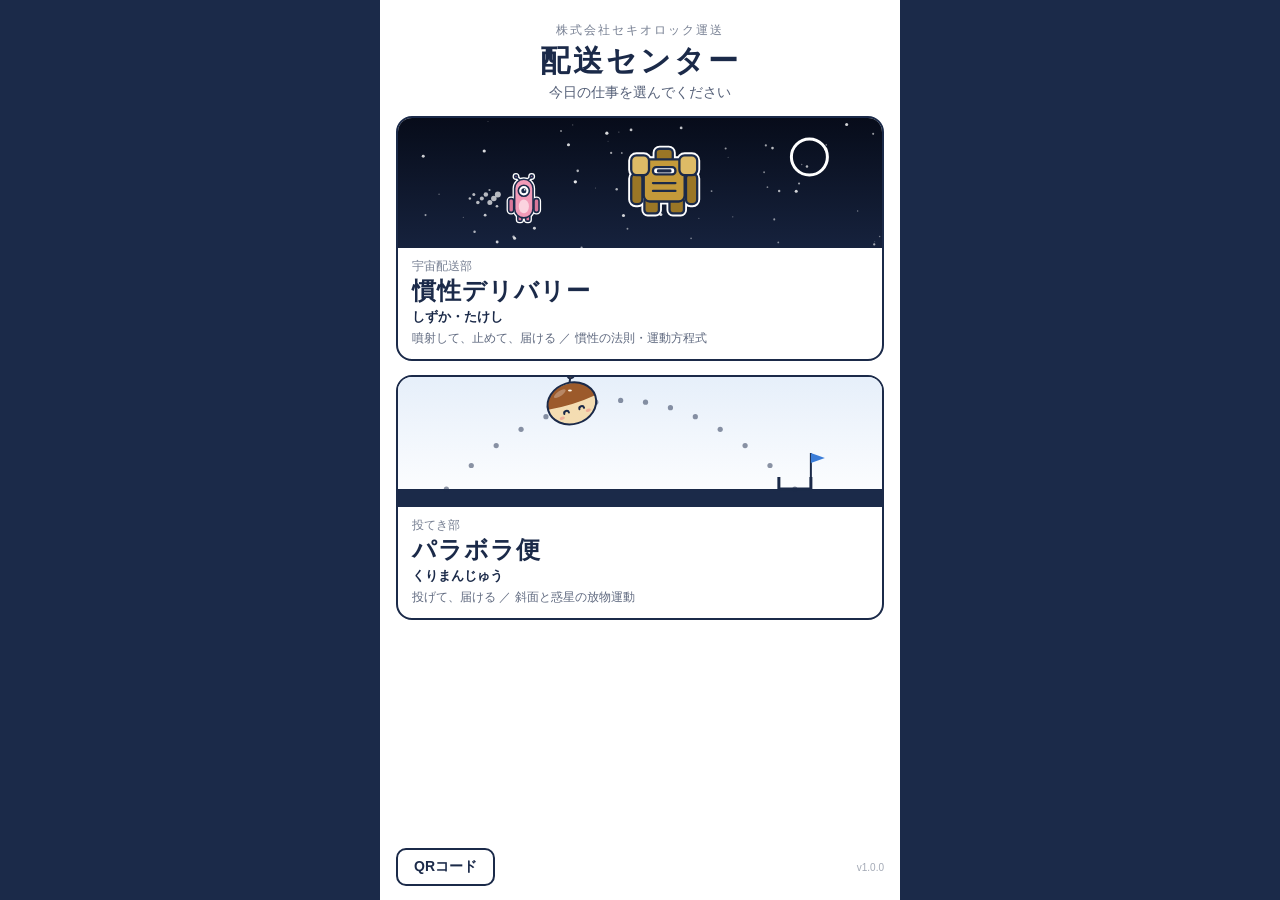
==== commit 4a5718cf: "Add files via upload" ====
--- a/index.html
+++ b/index.html
@@ -4,113 +4,61 @@
 <meta charset="utf-8">
 <meta name="viewport" content="width=device-width, initial-scale=1, maximum-scale=1, user-scalable=no, viewport-fit=cover">
 <meta name="theme-color" content="#1B2A49">
-<title>慣性デリバリー</title>
-<link rel="stylesheet" href="style.css?v=0.6.0">
+<title>セキオロック運送 配送センター</title>
+<link rel="stylesheet" href="home.css?v=1.0.0">
 </head>
 <body>
+<!-- ホーム画面：ここから慣性デリバリーとパラボラ便を選ぶ -->
 <div id="frame">
-  <canvas id="game"></canvas>
+  <main id="home">
+    <header>
+      <div id="company">株式会社セキオロック運送</div>
+      <h1>配送センター</h1>
+      <p id="lead">今日の仕事を選んでください</p>
+    </header>
 
-  <div id="hud">
-    <div class="hud-item"><span class="hud-label" id="lbl-speed"></span><span class="hud-value" id="val-speed"></span></div>
-    <div class="hud-item"><span class="hud-label" id="lbl-accel"></span><span class="hud-value" id="val-accel"></span></div>
-    <div class="hud-item"><span class="hud-label" id="lbl-thrust"></span><span class="hud-value" id="val-thrust"></span></div>
-    <div class="hud-item"><span class="hud-label" id="lbl-time"></span><span class="hud-value" id="val-time"></span></div>
-    <div class="hud-item"><span class="hud-label" id="lbl-fuel"></span><span class="hud-value" id="val-fuel"></span></div>
-    <div class="hud-item"><span class="hud-label" id="lbl-cost"></span><span class="hud-value" id="val-cost"></span></div>
-    <div id="remain"></div>
-  </div>
-  <button id="btn-pause" type="button" aria-label="一時停止">II</button>
-  <div id="version"></div>
-  <button id="btn-sound" type="button">♪</button>
+    <a class="job" id="job-inertia" href="inertia/">
+      <canvas class="art" id="art-inertia"></canvas>
+      <div class="info">
+        <div class="dept">宇宙配送部</div>
+        <div class="name">慣性デリバリー</div>
+        <div class="crew">しずか・たけし</div>
+        <div class="topic">噴射して、止めて、届ける ／ 慣性の法則・運動方程式</div>
+        <div class="wallet" id="wallet-inertia"></div>
+      </div>
+    </a>
 
-  <!-- タイトル -->
-  <div id="title" class="screen" hidden>
-    <div id="title-name"></div>
-    <button id="btn-begin" class="btn primary" type="button"></button>
-    <div id="title-sub">
-      <button id="btn-lang" class="btn" type="button"></button>
-      <button id="btn-qr" class="btn" type="button"></button>
-    </div>
-  </div>
+    <a class="job" id="job-parabola" href="parabola/">
+      <canvas class="art" id="art-parabola"></canvas>
+      <div class="info">
+        <div class="dept">投てき部</div>
+        <div class="name">パラボラ便</div>
+        <div class="crew">くりまんじゅう</div>
+        <div class="topic">投げて、届ける ／ 斜面と惑星の放物運動</div>
+        <div class="wallet" id="wallet-parabola"></div>
+      </div>
+    </a>
+
+    <footer>
+      <button id="btn-qr" type="button">QRコード</button>
+      <span id="version">v1.0.0</span>
+    </footer>
+  </main>
 
   <!-- QRコード（URLの最後に ?qr=1 を付けると最初に開く） -->
-  <div id="qr" class="screen" hidden>
-    <div id="qr-name"></div>
-    <div id="qr-title"></div>
-    <img id="qr-img" src="src/qr.svg?v=0.6.0" alt="QR">
-    <div id="qr-url"></div>
-    <button id="btn-qr-back" class="btn primary" type="button"></button>
-  </div>
-
-  <!-- 機体選択 -->
-  <div id="select" class="screen" hidden>
-    <div id="select-title" class="heading"></div>
-    <div id="select-cards"></div>
-    <div id="select-note"></div>
-  </div>
-
-  <!-- ステージ選択 -->
-  <div id="stages" class="screen" hidden>
-    <div id="stages-title" class="heading"></div>
-    <div id="stages-wallet"></div>
-    <div id="stages-list"></div>
-    <button id="btn-stages-back" class="btn" type="button"></button>
-  </div>
-
-  <!-- 依頼（冒頭のフック） -->
-  <div id="brief" class="screen" hidden>
-    <div id="brief-label"></div>
-    <div id="brief-name"></div>
-    <div id="brief-hook"></div>
-    <div id="brief-info">
-      <div class="row"><span id="brief-base-l"></span><span class="num" id="brief-base"></span></div>
-      <div class="row"><span id="brief-time-l"></span><span class="num" id="brief-time"></span></div>
-    </div>
-    <button id="btn-depart" class="btn primary" type="button"></button>
-    <button id="btn-brief-back" class="btn" type="button"></button>
-  </div>
-
-  <!-- 結果（給料と燃料代の天引き） -->
-  <div id="result" class="screen" hidden>
-    <div id="result-title"></div>
-    <div id="result-rows">
-      <div class="row" id="row-base"><span></span><span class="num"></span></div>
-      <div class="row" id="row-precision"><span></span><span class="num"></span></div>
-      <div class="row" id="row-speed"><span></span><span class="num"></span></div>
-    </div>
-    <div id="pay-box">
-      <div id="pay-label"></div>
-      <div id="pay-amount"></div>
-    </div>
-    <div id="slip"><span id="slip-label"></span><span class="num" id="slip-amount"></span></div>
-    <div id="stars"></div>
-    <div id="wallet"></div>
-    <div id="result-buttons">
-      <button id="btn-next" class="btn primary" type="button"></button>
-      <button id="btn-again" class="btn" type="button"></button>
-      <button id="btn-to-stages" class="btn" type="button"></button>
-    </div>
-    <div id="skip-hint"></div>
-  </div>
-
-  <!-- 一時停止・失敗 -->
-  <div id="overlay" hidden>
-    <div id="overlay-box">
-      <div id="overlay-title"></div>
-      <div id="overlay-body"></div>
-      <div id="overlay-buttons"></div>
-    </div>
-  </div>
+  <section id="qr" hidden>
+    <div id="qr-name">配送センター</div>
+    <div id="qr-title">スマホのカメラで読み取ってください</div>
+    <img id="qr-img" src="home-qr.svg?v=1.0.0" alt="QR">
+    <div id="qr-url">https://sekiorock.github.io/inertia-delivery/</div>
+    <button id="btn-qr-back" type="button">ホームへ</button>
+  </section>
 </div>
 
-<script src="src/config.js?v=0.6.0"></script>
-<script src="src/texts.js?v=0.6.0"></script>
-<script src="src/stages.js?v=0.6.0"></script>
-<script src="src/physics.js?v=0.6.0"></script>
-<script src="src/input.js?v=0.6.0"></script>
-<script src="src/render.js?v=0.6.0"></script>
-<script src="src/audio.js?v=0.6.0"></script>
-<script src="src/main.js?v=0.6.0"></script>
+<!-- キャラクターの絵は、それぞれのゲームの描画プログラムを借りて描く -->
+<script src="inertia/src/config.js?v=0.6.1"></script>
+<script src="inertia/src/render.js?v=0.6.1"></script>
+<script src="parabola/src/render.js?v=0.4.0"></script>
+<script src="home.js?v=1.0.0"></script>
 </body>
 </html>
--- a/home.css
+++ b/home.css
@@ -0,0 +1,32 @@
+/* ホーム画面：白とネイビー */
+:root { --navy: #1B2A49; --white: #FFFFFF; --line: rgba(27, 42, 73, 0.2); }
+* { box-sizing: border-box; }
+html, body { margin: 0; height: 100%; background: var(--navy); color: var(--navy);
+  font-family: -apple-system, BlinkMacSystemFont, "Hiragino Sans", "Hiragino Kaku Gothic ProN", "Noto Sans JP", "Yu Gothic", Meiryo, sans-serif;
+  -webkit-tap-highlight-color: transparent; }
+#frame { position: relative; min-height: 100vh; min-height: 100dvh; width: min(100vw, 520px); margin: 0 auto; background: var(--white); }
+#home { display: flex; flex-direction: column; gap: 14px; padding: calc(env(safe-area-inset-top, 0px) + 22px) 16px calc(env(safe-area-inset-bottom, 0px) + 14px); min-height: 100vh; min-height: 100dvh; }
+header { text-align: center; }
+#company { font-size: 12px; letter-spacing: 2px; color: rgba(27, 42, 73, 0.6); }
+h1 { margin: 2px 0 2px; font-size: 30px; letter-spacing: 3px; }
+#lead { margin: 0; font-size: 14px; color: rgba(27, 42, 73, 0.75); }
+.job { display: block; text-decoration: none; color: inherit; border: 2px solid var(--navy); border-radius: 16px; overflow: hidden; background: var(--white); }
+.job:active { transform: scale(0.99); }
+.art { display: block; width: 100%; height: 130px; }
+.info { padding: 10px 14px 12px; }
+.dept { font-size: 12px; color: rgba(27, 42, 73, 0.6); }
+.name { font-size: 24px; font-weight: 800; letter-spacing: 1px; }
+.crew { font-size: 13px; font-weight: 700; margin-top: 1px; }
+.topic { font-size: 12px; color: rgba(27, 42, 73, 0.7); margin-top: 4px; }
+.wallet { margin-top: 6px; font-size: 13px; font-variant-numeric: tabular-nums; }
+.wallet:empty { display: none; }
+footer { margin-top: auto; display: flex; align-items: center; justify-content: space-between; }
+footer button, #btn-qr-back { font: inherit; font-size: 14px; font-weight: 700; color: var(--navy); background: var(--white); border: 2px solid var(--navy); border-radius: 10px; padding: 8px 16px; }
+#version { font-size: 10px; color: rgba(27, 42, 73, 0.4); }
+#qr { position: absolute; inset: 0; background: var(--white); display: flex; flex-direction: column; align-items: center; justify-content: center; gap: 14px; padding: 20px; }
+#qr[hidden] { display: none; }
+#qr-name { font-size: 26px; font-weight: 800; }
+#qr-title { font-size: 15px; }
+#qr-img { width: min(82%, 46vh); height: auto; border: 2px solid var(--navy); border-radius: 12px; }
+#qr-url { font-size: 12px; color: rgba(27, 42, 73, 0.6); word-break: break-all; text-align: center; }
+#btn-qr-back { width: 70%; background: var(--navy); color: var(--white); padding: 11px; font-size: 17px; }
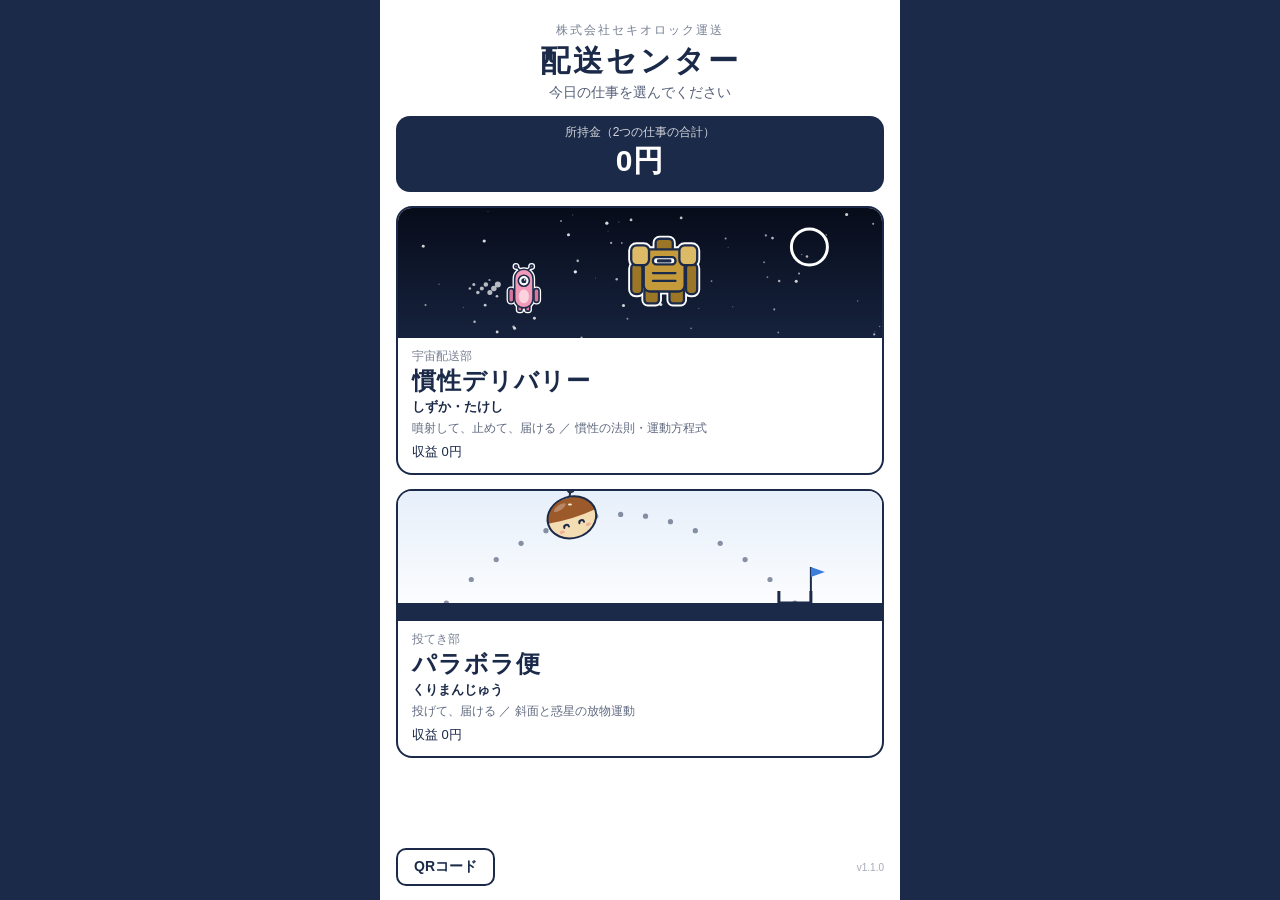
==== commit 2b0c6b41: "Add files via upload" ====
--- a/index.html
+++ b/index.html
@@ -16,6 +16,11 @@
       <h1>配送センター</h1>
       <p id="lead">今日の仕事を選んでください</p>
     </header>
+
+    <div id="total">
+      <span id="total-label">所持金（2つの仕事の合計）</span>
+      <span id="total-amount"></span>
+    </div>
 
     <a class="job" id="job-inertia" href="inertia/">
       <canvas class="art" id="art-inertia"></canvas>
@@ -41,7 +46,7 @@
 
     <footer>
       <button id="btn-qr" type="button">QRコード</button>
-      <span id="version">v1.0.0</span>
+      <span id="version">v1.1.0</span>
     </footer>
   </main>
 
@@ -56,8 +61,8 @@
 </div>
 
 <!-- キャラクターの絵は、それぞれのゲームの描画プログラムを借りて描く -->
-<script src="inertia/src/config.js?v=0.6.1"></script>
-<script src="inertia/src/render.js?v=0.6.1"></script>
+<script src="inertia/src/config.js?v=0.6.2"></script>
+<script src="inertia/src/render.js?v=0.6.2"></script>
 <script src="parabola/src/render.js?v=0.4.0"></script>
 <script src="home.js?v=1.0.0"></script>
 </body>
--- a/home.css
+++ b/home.css
@@ -20,6 +20,9 @@
 .topic { font-size: 12px; color: rgba(27, 42, 73, 0.7); margin-top: 4px; }
 .wallet { margin-top: 6px; font-size: 13px; font-variant-numeric: tabular-nums; }
 .wallet:empty { display: none; }
+#total { display: flex; flex-direction: column; align-items: center; background: var(--navy); color: var(--white); border-radius: 14px; padding: 8px 12px 10px; }
+#total-label { font-size: 12px; opacity: 0.8; }
+#total-amount { font-size: 30px; font-weight: 800; font-variant-numeric: tabular-nums; letter-spacing: 1px; }
 footer { margin-top: auto; display: flex; align-items: center; justify-content: space-between; }
 footer button, #btn-qr-back { font: inherit; font-size: 14px; font-weight: 700; color: var(--navy); background: var(--white); border: 2px solid var(--navy); border-radius: 10px; padding: 8px 16px; }
 #version { font-size: 10px; color: rgba(27, 42, 73, 0.4); }
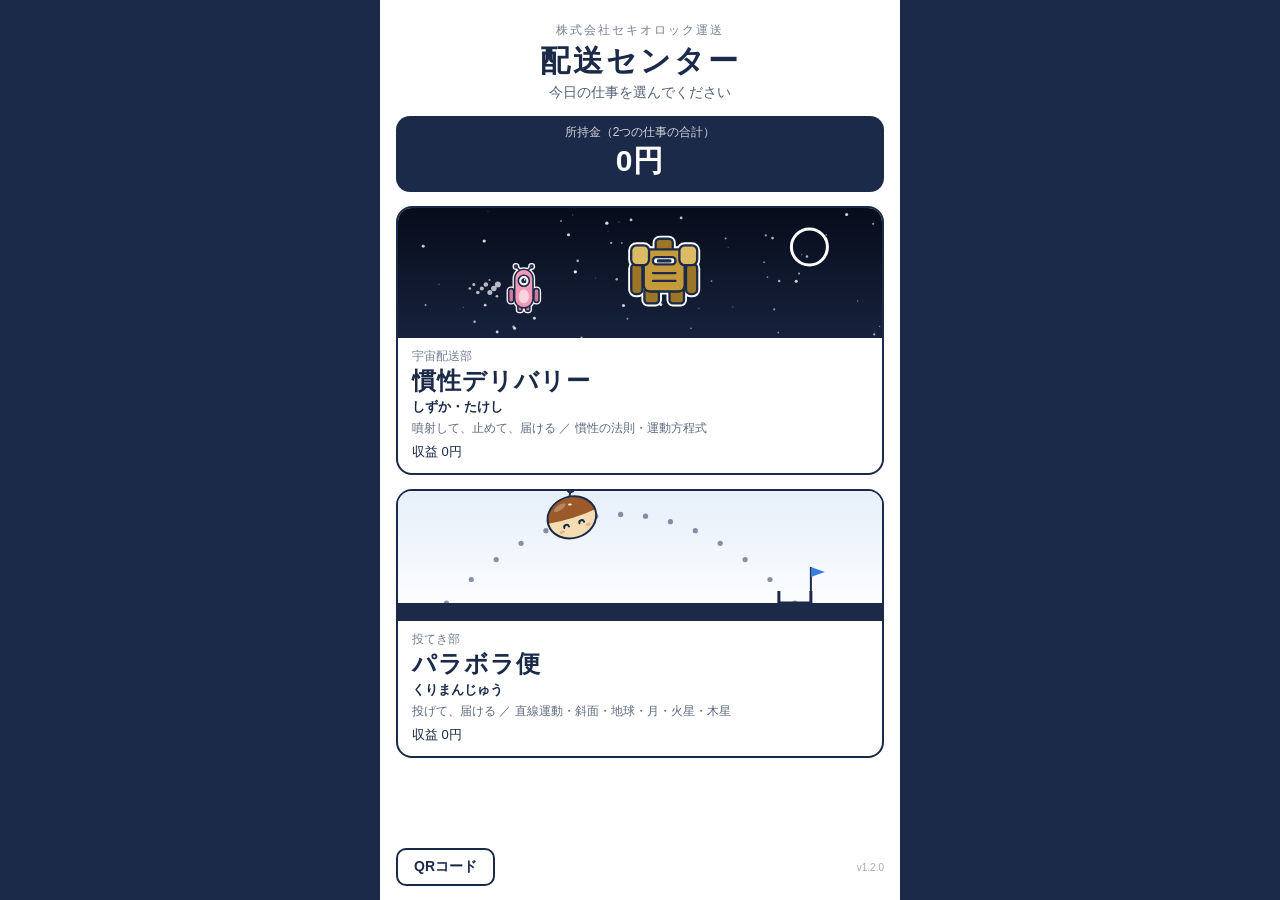
==== commit dfdb5712: "Add files via upload" ====
--- a/index.html
+++ b/index.html
@@ -39,14 +39,14 @@
         <div class="dept">投てき部</div>
         <div class="name">パラボラ便</div>
         <div class="crew">くりまんじゅう</div>
-        <div class="topic">投げて、届ける ／ 斜面と惑星の放物運動</div>
+        <div class="topic">投げて、届ける ／ 直線運動・斜面・地球・月・火星・木星</div>
         <div class="wallet" id="wallet-parabola"></div>
       </div>
     </a>
 
     <footer>
       <button id="btn-qr" type="button">QRコード</button>
-      <span id="version">v1.1.0</span>
+      <span id="version">v1.2.0</span>
     </footer>
   </main>
 
@@ -63,7 +63,7 @@
 <!-- キャラクターの絵は、それぞれのゲームの描画プログラムを借りて描く -->
 <script src="inertia/src/config.js?v=0.6.2"></script>
 <script src="inertia/src/render.js?v=0.6.2"></script>
-<script src="parabola/src/render.js?v=0.4.0"></script>
+<script src="parabola/src/render.js?v=0.6.0"></script>
 <script src="home.js?v=1.0.0"></script>
 </body>
 </html>
